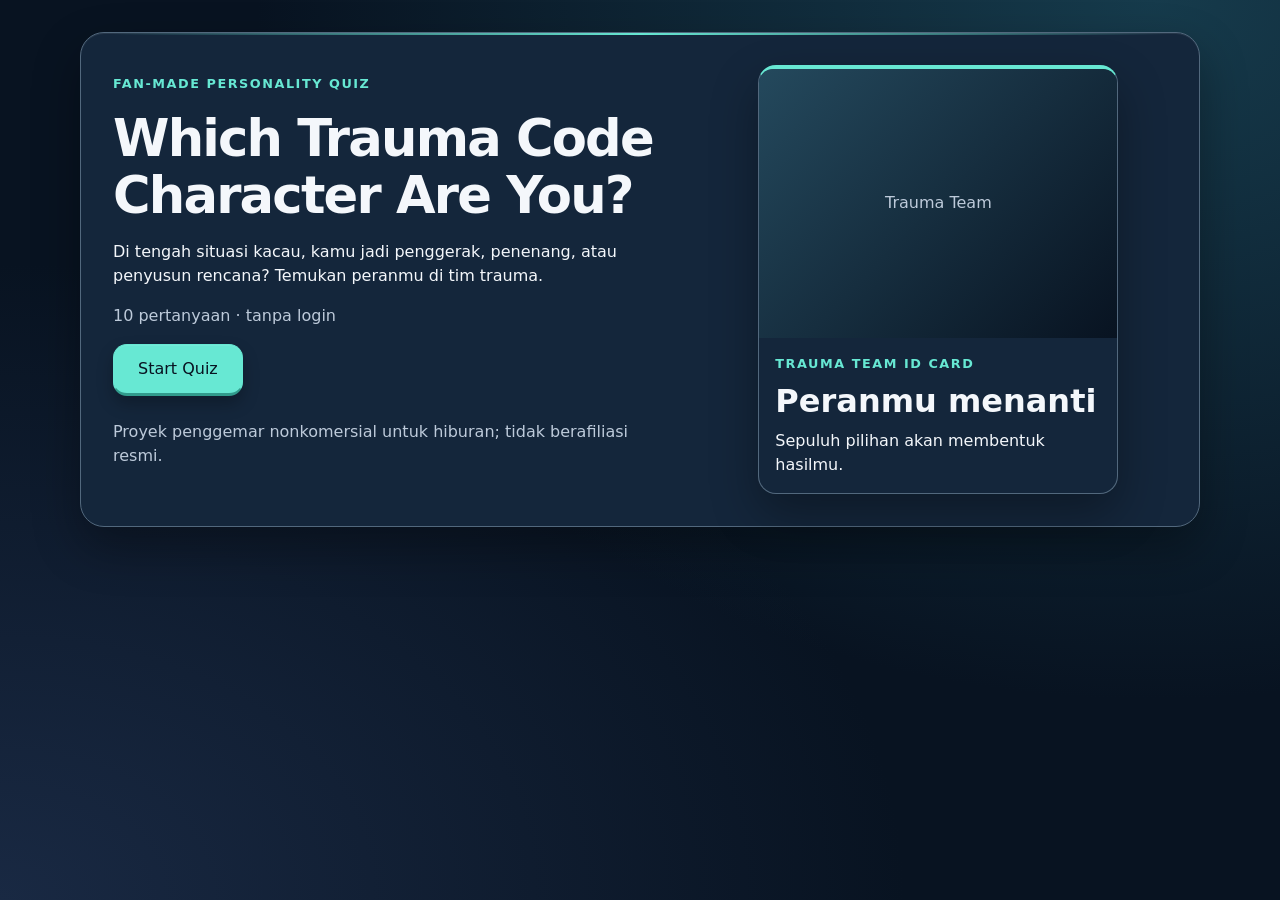
==== index.html @ 53d83aff "Complete T12 Task" ====
<!doctype html>
<html lang="id">
<head>
  <meta charset="utf-8">
  <meta name="viewport" content="width=device-width, initial-scale=1">
  <meta name="description" content="Proyek kuis kepribadian fan-made The Trauma Code untuk hiburan dan belajar pengembangan web.">
  <title>Which Trauma Code Character Are You?</title>
  <link rel="icon" href="data:,">
  <link rel="stylesheet" href="css/style.css">
  <script src="js/data.js" defer></script>
  <script src="js/quiz.js" defer></script>
  <script src="js/ui.js" defer></script>
  <script src="js/script.js" defer></script>
</head>
<body>
  <main id="app" class="site-shell">
    <section id="landing-screen" class="panel split-layout" aria-labelledby="project-title">
      <div>
        <p class="eyebrow">FAN-MADE PERSONALITY QUIZ</p>
        <h1 id="project-title">Which Trauma Code Character Are You?</h1>
        <p>Di tengah situasi kacau, kamu jadi penggerak, penenang, atau penyusun rencana? Temukan peranmu di tim trauma.</p>
        <p class="muted">10 pertanyaan · tanpa login</p>
        <button id="start-quiz" type="button" class="button button--primary" hidden><span class="control-surface">Start Quiz</span></button>
        <p class="muted" style="margin-top:24px">Proyek penggemar nonkomersial untuk hiburan; tidak berafiliasi resmi.</p>
      </div>
      <div class="id-card-wrapper" aria-hidden="true">
        <div class="id-card">
          <div class="id-card-media">Trauma Team</div>
          <div class="id-card-body"><p class="eyebrow">TRAUMA TEAM ID CARD</p><h2>Peranmu menanti</h2><p>Sepuluh pilihan akan membentuk hasilmu.</p></div>
        </div>
      </div>
    </section>
    <section id="quiz-screen" class="panel quiz-layout" aria-labelledby="question-title" hidden>
      <p class="eyebrow">TRAUMA TEAM / KUIS</p>
      <p id="progress-text">Pertanyaan 1/10</p>
      <progress id="question-progress" max="10" value="1" aria-label="Progres pertanyaan"></progress>
      <p id="question-context" class="eyebrow"></p>
      <h2 id="question-title" tabindex="-1"></h2>
      <p class="muted">Pilih jawaban untuk lanjut otomatis. Gunakan Back untuk mengubah jawaban.</p>
      <div id="answer-options" class="answers-grid" role="group" aria-labelledby="question-title"></div>
      <button id="back-button" type="button" class="button" hidden><span class="control-surface">Back</span></button>
    </section>
    <section id="result-screen" class="panel" aria-labelledby="result-title" hidden>
      <p class="eyebrow">TRAUMA TEAM / HASIL</p>
      <h2 id="result-title" tabindex="-1">Ini peranmu di tim trauma</h2>
      <div class="result-layout">
        <div class="id-card-wrapper">
          <article id="result-card" class="id-card">
            <div class="id-card-media result-media">
              <img id="result-photo" alt="" width="360" height="270" hidden>
              <span id="result-initials" class="result-initials" aria-hidden="true"></span>
            </div>
            <div class="id-card-body">
              <p class="eyebrow">TEAM / TRAUMA TEAM ID CARD</p>
              <h3 id="result-name"></h3>
              <p id="result-character-title" class="muted"></p>
              <p id="result-summary"></p>
              <p class="muted">Kartu hiburan</p>
            </div>
          </article>
        </div>
        <div>
          <p id="result-description"></p>
          <h3>Kekuatanmu</h3>
          <ul id="result-strengths"></ul>
          <h3>Kenapa kamu cocok?</h3>
          <ul id="result-reasons"></ul>
          <p id="result-message"></p>
          <p id="result-motif" class="muted"></p>
          <button id="restart-quiz" type="button" class="button button--primary"><span class="control-surface">Ulangi kuis</span></button>
        </div>
      </div>
      <p class="muted result-note">Proyek fan-made nonkomersial, tidak berafiliasi resmi. Untuk hiburan, bukan penilaian psikologis ilmiah atau diagnosis.</p>
    </section>
    <noscript>
      <p>Kuis memerlukan JavaScript. Aktifkan JavaScript di browser untuk menggunakan kuis.</p>
    </noscript>
  </main>
</body>
</html>
---- css/style.css ----
:root {
  --page-color: #081321;
  --surface-color: #14263b;
  --raised-color: #1c3650;
  --text-color: #f4f7fb;
  --muted-color: #bdcada;
  --accent-color: #67e8d3;
  --ink-color: #081321;
  --focus-color: #f4f7fb;
  --border-color: #52687d;
  --space-1: 4px;
  --space-2: 8px;
  --space-3: 12px;
  --space-4: 16px;
  --space-5: 24px;
  --space-6: 32px;
  --space-7: 48px;
  --panel-radius: 24px;
  --card-radius: 18px;
  --button-radius: 14px;
  --panel-shadow: 0 20px 48px #00000055, inset 0 1px 0 #ffffff14;
  --card-shadow: 0 8px 16px #00000040, inset 0 1px 0 #ffffff14;
  font-family: system-ui, 'Segoe UI', sans-serif;
  color: var(--text-color);
  background-color: var(--page-color);
  font-size: 16px;
  line-height: 1.5;
}

* {
  box-sizing: border-box;
}

body {
  margin: 0;
  min-height: 100vh;
  min-height: 100dvh;
  background:
    radial-gradient(ellipse at 90% 0%, #163b4c 0, transparent 55%),
    radial-gradient(ellipse at 0% 100%, #192943 0, transparent 50%),
    var(--page-color);
}

.site-shell {
  width: 100%;
  max-width: calc(1120px + 64px);
  margin-inline: auto;
  padding: var(--space-6);
}

[hidden] {
  display: none;
}

h1, h2, h3, p {
  margin-block: 0 var(--space-4);
  overflow-wrap: anywhere;
}

h1 {
  font-size: clamp(1.75rem, 4vw, 3.5rem);
  line-height: 1.12;
  letter-spacing: -0.035em;
}

h2 {
  font-size: clamp(1.4rem, 3vw, 2rem);
  line-height: 1.25;
}

button, a {
  -webkit-tap-highlight-color: transparent;
}

button {
  font: inherit;
}

a {
  color: var(--accent-color);
  text-underline-offset: 4px;
}

:focus-visible {
  outline: 3px solid var(--focus-color);
  outline-offset: 4px;
}

.panel {
  position: relative;
  min-width: 0;
  padding: var(--space-6);
  border: 1px solid var(--border-color);
  border-radius: var(--panel-radius);
  background: var(--surface-color);
  box-shadow: var(--panel-shadow);
}

.panel::before {
  content: '';
  position: absolute;
  inset: 0 var(--space-6) auto;
  height: 2px;
  background: linear-gradient(90deg, transparent, var(--accent-color), transparent);
  pointer-events: none;
}

.split-layout, .result-layout {
  display: grid;
  grid-template-columns: minmax(0, 1.2fr) minmax(0, 1fr);
  align-items: center;
  gap: var(--space-7);
}

.result-layout {
  grid-template-columns: minmax(0, 1fr) minmax(0, 1.2fr);
}

.split-layout > *, .result-layout > * {
  min-width: 0;
}

.quiz-layout {
  width: 100%;
  max-width: 760px;
  margin-inline: auto;
}

.eyebrow {
  color: var(--accent-color);
  font-size: 0.8rem;
  font-weight: 700;
  letter-spacing: 0.12em;
}

.muted, .supporting-copy {
  color: var(--muted-color);
}

.stack > * + * {
  margin-top: var(--space-5);
}

.button, .answer-card {
  position: relative;
  display: inline-flex;
  align-items: center;
  justify-content: center;
  min-width: 44px;
  min-height: 44px;
  padding: var(--space-3) var(--space-5);
  border: 1px solid var(--border-color);
  border-bottom-width: 3px;
  border-radius: var(--button-radius);
  background: var(--raised-color);
  color: var(--text-color);
  box-shadow: var(--card-shadow);
  text-align: center;
  cursor: pointer;
  overflow-wrap: anywhere;
}

.button--primary {
  color: var(--ink-color);
  background: var(--accent-color);
  border-color: var(--accent-color);
  border-bottom-color: #319b8c;
}

.control-surface {
  display: block;
  min-width: 0;
}

.button:active:not(:disabled) .control-surface,
.answer-card:active:not(:disabled) .control-surface,
.is-pressed .control-surface {
  transform: translateY(2px);
}

.button:active:not(:disabled), .answer-card:active:not(:disabled), .is-pressed {
  box-shadow: inset 0 2px 4px #00000044;
}

.button:disabled, .answer-card:disabled {
  border-style: dashed;
  border-width: 1px;
  color: var(--muted-color);
  background: var(--surface-color);
  box-shadow: none;
  cursor: not-allowed;
}

.answers-grid {
  display: grid;
  grid-template-columns: repeat(2, minmax(0, 1fr));
  gap: var(--space-3);
  margin-block: var(--space-5);
}

.answer-card {
  display: flex;
  width: 100%;
  min-height: 144px;
  min-width: 0;
  padding: var(--space-4);
  border-radius: var(--card-radius);
  text-align: left;
  justify-content: flex-start;
  align-items: flex-start;
}

.choice-key {
  display: block;
  margin-bottom: var(--space-3);
  font-weight: 800;
  color: var(--accent-color);
}

.choice-state {
  display: none;
  margin-top: var(--space-3);
  font-weight: 700;
  color: var(--accent-color);
}

.answer-card[aria-pressed='true'] {
  border-color: var(--accent-color);
  box-shadow: 0 0 0 1px var(--accent-color), var(--card-shadow);
}

.answer-card[aria-pressed='true'] .choice-state {
  display: block;
}

.id-card-wrapper {
  width: 100%;
  max-width: 360px;
  margin-inline: auto;
  perspective: 900px;
}

.id-card {
  min-width: 0;
  border: 1px solid var(--border-color);
  border-top: 4px solid var(--accent-color);
  border-radius: var(--card-radius);
  background: var(--surface-color);
  box-shadow: var(--panel-shadow);
}

.id-card-media {
  display: grid;
  place-items: center;
  aspect-ratio: 4 / 3;
  border-radius: 14px 14px 0 0;
  background: linear-gradient(135deg, #24495d, var(--page-color));
  color: var(--muted-color);
}

.id-card-body {
  padding: var(--space-4);
}

.id-card-body > * {
  margin-bottom: var(--space-2);
}

.id-card-body > :last-child {
  margin-bottom: 0;
}

[data-theme='B'] { --accent-color: #ffc078; }
[data-theme='Y'] { --accent-color: #91c9ff; }
[data-theme='C'] { --accent-color: #ffb3c6; }
[data-theme='P'] { --accent-color: #7be0cc; }
[data-theme='H'] { --accent-color: #c9b8ff; }

@media (hover: hover) and (pointer: fine) {
  .button:hover:not(:disabled), .answer-card:hover:not(:disabled) {
    border-color: var(--accent-color);
    box-shadow: 0 12px 24px #00000055, inset 0 1px 0 #ffffff33;
  }
}

@media (max-width: 767px) {
  .site-shell {
    padding: var(--space-5) var(--space-4);
  }

  .panel {
    padding: var(--space-5) var(--space-4);
  }

  .split-layout, .result-layout {
    grid-template-columns: minmax(0, 1fr);
    gap: var(--space-5);
  }

  .answer-card {
    padding: var(--space-3);
    min-height: 120px;
  }
}

@media (prefers-reduced-motion: reduce) {
  .button:active:not(:disabled) .control-surface,
  .answer-card:active:not(:disabled) .control-surface,
  .is-pressed .control-surface {
    transform: none;
  }
}

#question-progress {
  display: block;
  width: 100%;
  height: 12px;
  margin-bottom: var(--space-5);
  accent-color: var(--accent-color);
}

#answer-options .choice-state[hidden] { display: none; }

.result-media {
  position: relative;
  overflow: hidden;
  background: linear-gradient(145deg, var(--raised-color), var(--page-color));
}

.result-media::before {
  content: '';
  position: absolute;
  inset: 12%;
  border: 1px solid var(--accent-color);
  border-radius: 50%;
  opacity: 0.42;
  pointer-events: none;
}

.result-media img {
  position: absolute;
  inset: 0;
  width: 100%;
  height: 100%;
  object-fit: cover;
}

.result-media img[hidden] { display: none; }

.result-initials {
  color: var(--accent-color);
  font-size: clamp(3rem, 12vw, 5rem);
  font-weight: 800;
  letter-spacing: 0.04em;
}

#result-screen [data-theme='B'] .result-media { background: linear-gradient(140deg, #473622, #081321); }
#result-screen [data-theme='Y'] .result-media { background: linear-gradient(140deg, #243d58, #081321); }
#result-screen [data-theme='C'] .result-media { background: linear-gradient(140deg, #513543, #081321); }
#result-screen [data-theme='P'] .result-media { background: linear-gradient(140deg, #254b46, #081321); }
#result-screen [data-theme='H'] .result-media { background: linear-gradient(140deg, #40395d, #081321); }

#result-screen li { margin-bottom: var(--space-2); }

.result-note { margin-top: var(--space-5); }
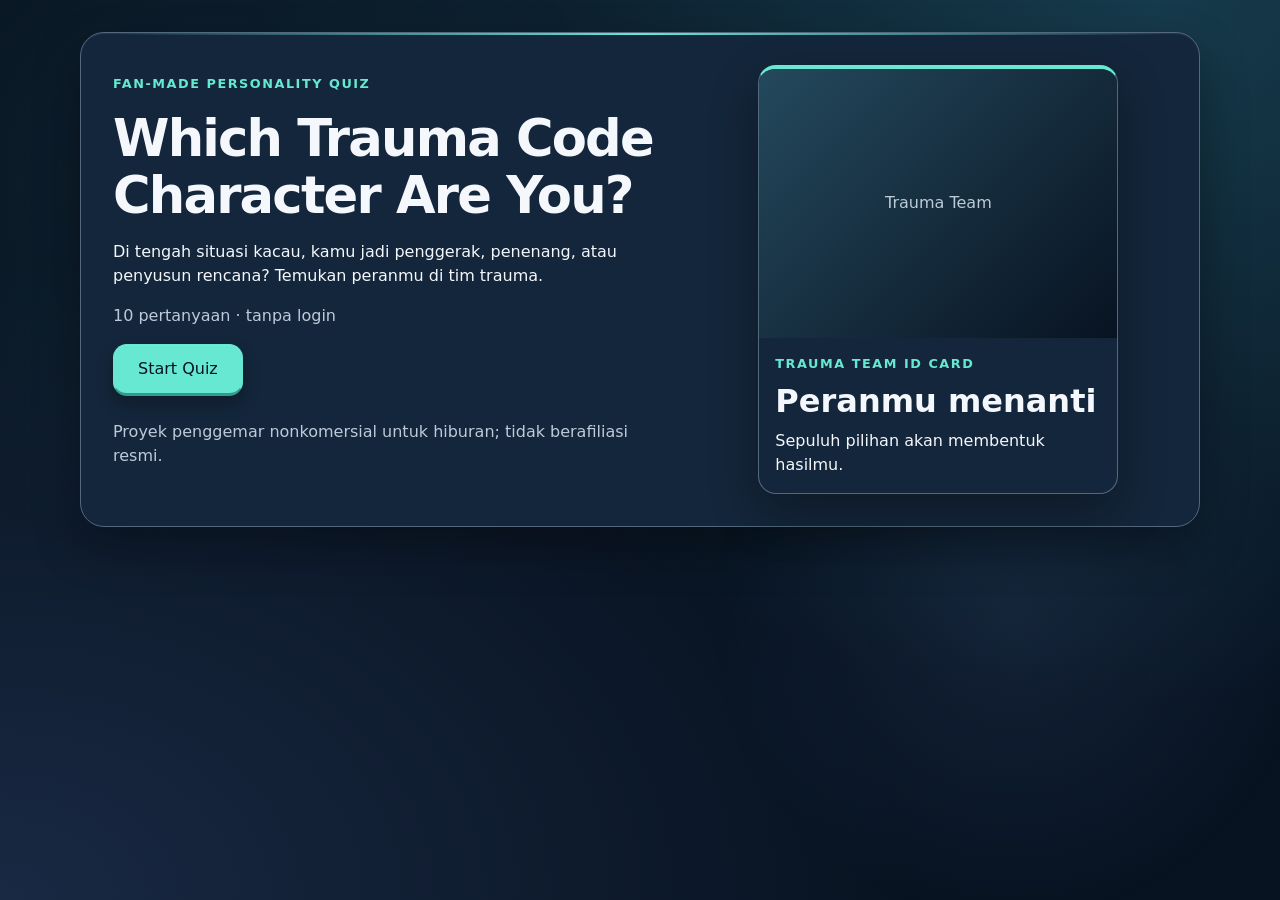
==== commit 2e30fe61: "complete T14 Task" ====
--- a/index.html
+++ b/index.html
@@ -13,6 +13,8 @@
   <script src="js/script.js" defer></script>
 </head>
 <body>
+  <div id="ambient-far" class="ambient ambient-far" aria-hidden="true"></div>
+  <div id="ambient-near" class="ambient ambient-near" aria-hidden="true"></div>
   <main id="app" class="site-shell">
     <section id="landing-screen" class="panel split-layout" aria-labelledby="project-title">
       <div>
@@ -23,7 +25,7 @@
         <button id="start-quiz" type="button" class="button button--primary" hidden><span class="control-surface">Start Quiz</span></button>
         <p class="muted" style="margin-top:24px">Proyek penggemar nonkomersial untuk hiburan; tidak berafiliasi resmi.</p>
       </div>
-      <div class="id-card-wrapper" aria-hidden="true">
+      <div id="landing-card-wrapper" class="id-card-wrapper" aria-hidden="true">
         <div class="id-card">
           <div class="id-card-media">Trauma Team</div>
           <div class="id-card-body"><p class="eyebrow">TRAUMA TEAM ID CARD</p><h2>Peranmu menanti</h2><p>Sepuluh pilihan akan membentuk hasilmu.</p></div>
@@ -42,9 +44,9 @@
     </section>
     <section id="result-screen" class="panel" aria-labelledby="result-title" hidden>
       <p class="eyebrow">TRAUMA TEAM / HASIL</p>
-      <h2 id="result-title" tabindex="-1">Ini peranmu di tim trauma</h2>
+      <h2 id="result-title" tabindex="-1">Ini peranmu di tim trauma<span id="result-announced-name" class="sr-only"></span></h2>
       <div class="result-layout">
-        <div class="id-card-wrapper">
+        <div id="result-card-wrapper" class="id-card-wrapper">
           <article id="result-card" class="id-card">
             <div class="id-card-media result-media">
               <img id="result-photo" alt="" width="360" height="270" hidden>
--- a/css/style.css
+++ b/css/style.css
@@ -363,3 +363,74 @@
 #result-screen li { margin-bottom: var(--space-2); }
 
 .result-note { margin-top: var(--space-5); }
+
+/* Gerakan dekoratif hanya menyentuh permukaan kartu dan lapisan latar. */
+.ambient {
+  position: fixed;
+  inset: -24px;
+  z-index: 0;
+  pointer-events: none;
+  transform: translate3d(var(--ambient-x, 0px), var(--ambient-y, 0px), 0);
+  transition: transform 120ms ease-out;
+}
+.ambient-far {
+  background: radial-gradient(circle at 18% 22%, #55b9ba19, transparent 30%);
+}
+.ambient-near {
+  background: radial-gradient(circle at 78% 68%, #80a6ff18, transparent 25%);
+}
+.site-shell { position: relative; z-index: 1; }
+.id-card-wrapper > .id-card {
+  transform: rotateX(var(--card-rotate-x, 0deg)) rotateY(var(--card-rotate-y, 0deg));
+  transition: transform 120ms ease-out, box-shadow 160ms ease-out;
+  overflow: hidden;
+}
+.id-card-wrapper > .id-card::after {
+  content: '';
+  position: absolute;
+  inset: 0;
+  background: radial-gradient(circle at var(--glow-x, 50%) var(--glow-y, 50%), #ffffff24, transparent 48%);
+  opacity: var(--glow-opacity, 0);
+  pointer-events: none;
+}
+.id-card-wrapper > .id-card { position: relative; }
+@media (any-hover: hover) and (any-pointer: fine) {
+  .id-card-wrapper:hover > .id-card { box-shadow: 0 24px 52px #00000066, inset 0 1px 0 #ffffff24; }
+}
+#quiz-screen.is-leaving > :not(.eyebrow:first-child) {
+  opacity: 0;
+  transform: translateY(8px);
+  transition: opacity 110ms ease-out, transform 110ms ease-out;
+}
+#question-progress { transition: width 180ms ease-out; }
+#result-screen.is-revealing .id-card-wrapper {
+  animation: card-reveal 360ms ease-out both;
+}
+@keyframes card-reveal {
+  from { opacity: 0; transform: translateY(12px); }
+  to { opacity: 1; transform: translateY(0); }
+}
+@media (prefers-reduced-motion: reduce) {
+  .ambient, .id-card-wrapper > .id-card, #question-progress,
+  #result-screen.is-revealing .id-card-wrapper { transition: none; animation: none; }
+  #quiz-screen.is-leaving > :not(.eyebrow:first-child) { opacity: 1; transform: none; transition: none; }
+}
+
+.sr-only {
+  position: absolute;
+  width: 1px;
+  height: 1px;
+  padding: 0;
+  margin: -1px;
+  overflow: hidden;
+  clip: rect(0, 0, 0, 0);
+  white-space: nowrap;
+  border: 0;
+}
+
+@media (max-width: 240px) {
+  .answers-grid { grid-template-columns: minmax(0, 1fr); }
+  #result-screen ul { padding-inline-start: var(--space-4); }
+  #result-screen li { overflow-wrap: anywhere; }
+  #result-screen .button { width: 100%; padding-inline: var(--space-2); }
+}
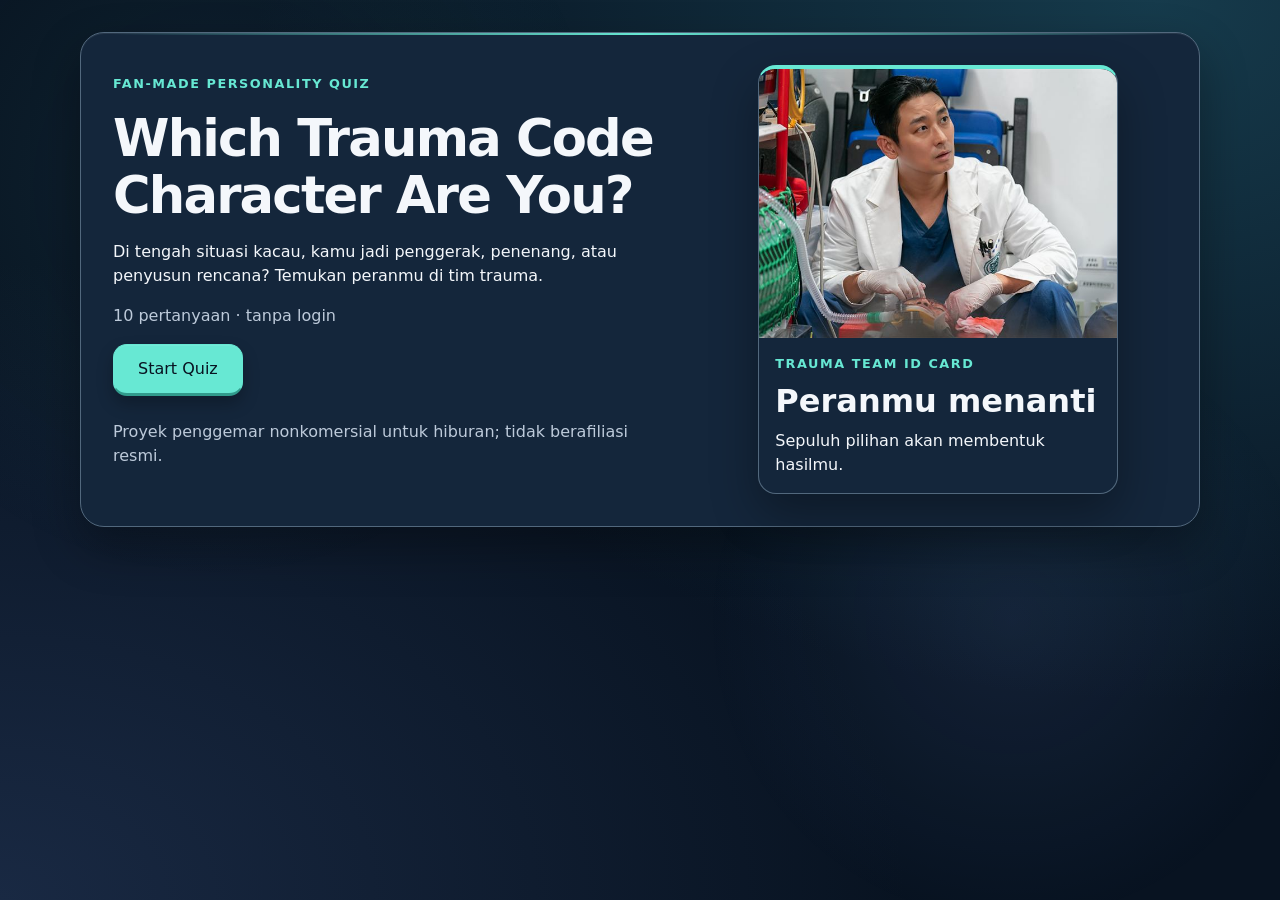
==== commit 9b85953b: "update after T14" ====
--- a/index.html
+++ b/index.html
@@ -27,7 +27,7 @@
       </div>
       <div id="landing-card-wrapper" class="id-card-wrapper" aria-hidden="true">
         <div class="id-card">
-          <div class="id-card-media">Trauma Team</div>
+          <div class="id-card-media"><img class="landing-photo" src="assets/images/baek-kang-hyuk.jpg" alt="" width="720" height="480"></div>
           <div class="id-card-body"><p class="eyebrow">TRAUMA TEAM ID CARD</p><h2>Peranmu menanti</h2><p>Sepuluh pilihan akan membentuk hasilmu.</p></div>
         </div>
       </div>
@@ -35,7 +35,7 @@
     <section id="quiz-screen" class="panel quiz-layout" aria-labelledby="question-title" hidden>
       <p class="eyebrow">TRAUMA TEAM / KUIS</p>
       <p id="progress-text">Pertanyaan 1/10</p>
-      <progress id="question-progress" max="10" value="1" aria-label="Progres pertanyaan"></progress>
+      <progress id="question-progress" max="10" value="1" aria-valuemin="1" aria-label="Progres pertanyaan"></progress>
       <p id="question-context" class="eyebrow"></p>
       <h2 id="question-title" tabindex="-1"></h2>
       <p class="muted">Pilih jawaban untuk lanjut otomatis. Gunakan Back untuk mengubah jawaban.</p>
@@ -68,7 +68,7 @@
           <h3>Kenapa kamu cocok?</h3>
           <ul id="result-reasons"></ul>
           <p id="result-message"></p>
-          <p id="result-motif" class="muted"></p>
+          <p id="result-motif" hidden aria-hidden="true"></p>
           <button id="restart-quiz" type="button" class="button button--primary"><span class="control-surface">Ulangi kuis</span></button>
         </div>
       </div>
--- a/css/style.css
+++ b/css/style.css
@@ -434,3 +434,23 @@
   #result-screen li { overflow-wrap: anywhere; }
   #result-screen .button { width: 100%; padding-inline: var(--space-2); }
 }
+
+.landing-photo { width: 100%; height: 100%; object-fit: cover; }
+#question-progress::-webkit-progress-value { transition: width 180ms ease-out; }
+#question-progress::-moz-progress-bar { transition: width 180ms ease-out; }
+[data-input-mode='keyboard'] .ambient,
+[data-input-mode='touch'] .ambient,
+[data-input-mode='keyboard'] .id-card-wrapper > .id-card,
+[data-input-mode='touch'] .id-card-wrapper > .id-card { transition: none; }
+@media (prefers-reduced-motion: reduce) {
+  #question-progress::-webkit-progress-value { transition: none; }
+  #question-progress::-moz-progress-bar { transition: none; }
+}
+
+/* Layar dan kontrol nonaktif harus tetap tersembunyi setelah aturan layout. */
+#app [hidden] { display: none; }
+@media (max-width: 767px) {
+  .id-card-body { padding: var(--space-3); }
+  .id-card-body > * { margin-bottom: 6px; }
+  .id-card-body > :last-child { margin-bottom: 0; }
+}
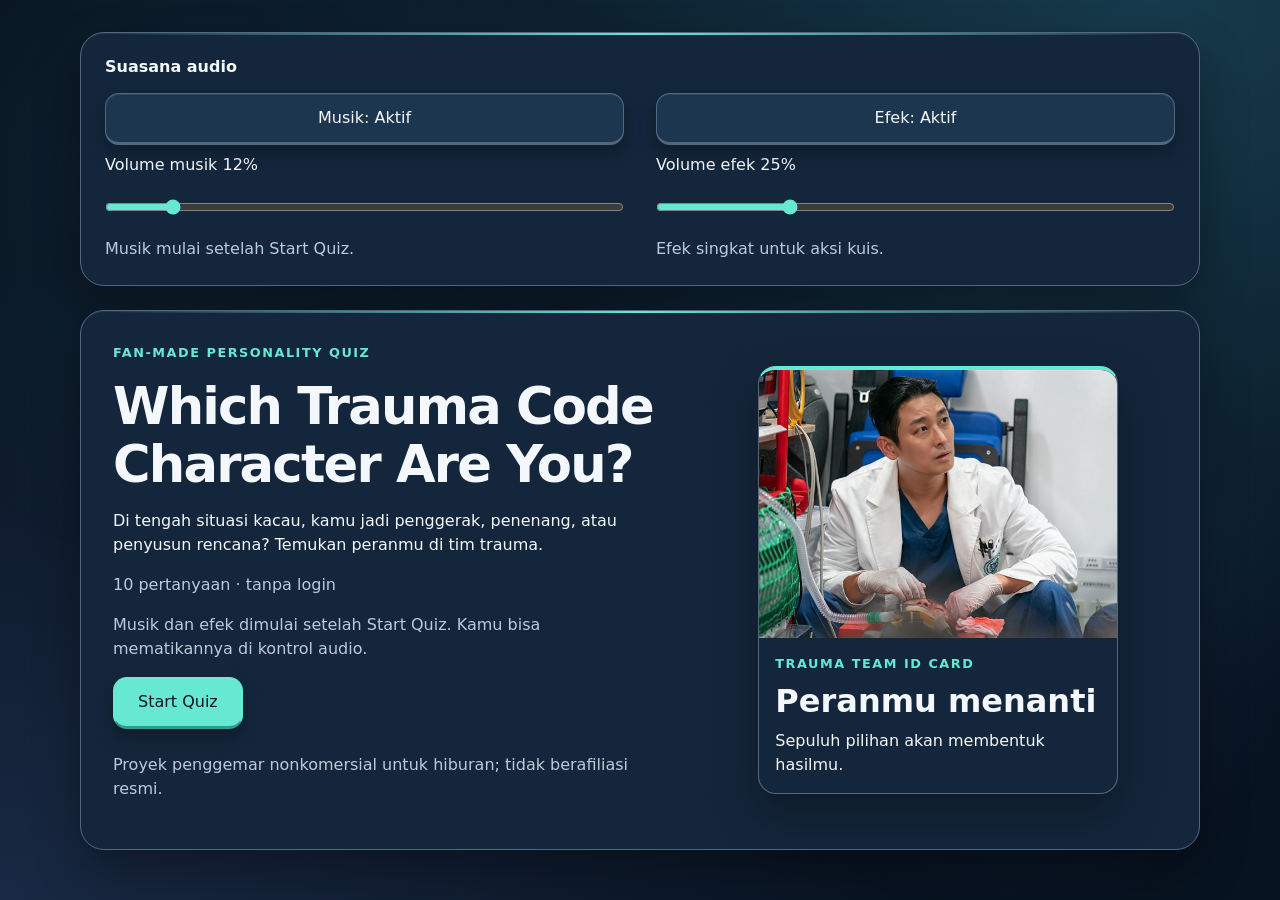
==== commit dcac7476: "new update" ====
--- a/index.html
+++ b/index.html
@@ -10,19 +10,36 @@
   <script src="js/data.js" defer></script>
   <script src="js/quiz.js" defer></script>
   <script src="js/ui.js" defer></script>
+  <script src="js/audio.js" defer></script>
   <script src="js/script.js" defer></script>
 </head>
 <body>
   <div id="ambient-far" class="ambient ambient-far" aria-hidden="true"></div>
   <div id="ambient-near" class="ambient ambient-near" aria-hidden="true"></div>
   <main id="app" class="site-shell">
+    <div id="audio-controls" class="audio-controls panel" role="group" aria-labelledby="audio-title" hidden>
+      <h2 id="audio-title">Suasana audio</h2>
+      <div class="audio-channel">
+        <button id="music-toggle" type="button" class="button" aria-pressed="true" aria-describedby="music-status">Musik: Aktif</button>
+        <label for="music-volume">Volume musik <output id="music-volume-value" for="music-volume">12%</output></label>
+        <input id="music-volume" type="range" min="0" max="100" step="1" value="12">
+        <p id="music-status" class="muted">Musik mulai setelah Start Quiz.</p>
+      </div>
+      <div class="audio-channel">
+        <button id="effects-toggle" type="button" class="button" aria-pressed="true" aria-describedby="effects-status">Efek: Aktif</button>
+        <label for="effects-volume">Volume efek <output id="effects-volume-value" for="effects-volume">25%</output></label>
+        <input id="effects-volume" type="range" min="0" max="100" step="1" value="25">
+        <p id="effects-status" class="muted">Efek singkat untuk aksi kuis.</p>
+      </div>
+    </div>
     <section id="landing-screen" class="panel split-layout" aria-labelledby="project-title">
       <div>
         <p class="eyebrow">FAN-MADE PERSONALITY QUIZ</p>
         <h1 id="project-title">Which Trauma Code Character Are You?</h1>
         <p>Di tengah situasi kacau, kamu jadi penggerak, penenang, atau penyusun rencana? Temukan peranmu di tim trauma.</p>
         <p class="muted">10 pertanyaan · tanpa login</p>
-        <button id="start-quiz" type="button" class="button button--primary" hidden><span class="control-surface">Start Quiz</span></button>
+        <p id="audio-start-hint" class="muted">Musik dan efek dimulai setelah Start Quiz. Kamu bisa mematikannya di kontrol audio.</p>
+        <button id="start-quiz" type="button" class="button button--primary" aria-describedby="audio-start-hint" hidden><span class="control-surface">Start Quiz</span></button>
         <p class="muted" style="margin-top:24px">Proyek penggemar nonkomersial untuk hiburan; tidak berafiliasi resmi.</p>
       </div>
       <div id="landing-card-wrapper" class="id-card-wrapper" aria-hidden="true">
--- a/css/style.css
+++ b/css/style.css
@@ -126,6 +126,46 @@
   margin-inline: auto;
 }
 
+.audio-controls {
+  display: grid;
+  grid-template-columns: repeat(2, minmax(0, 1fr));
+  gap: var(--space-4) var(--space-6);
+  margin-bottom: var(--space-5);
+  padding: var(--space-5);
+}
+
+.audio-controls h2 {
+  grid-column: 1 / -1;
+  margin: 0;
+  font-size: 1rem;
+}
+
+.audio-channel {
+  display: grid;
+  gap: var(--space-2);
+  min-width: 0;
+}
+
+.audio-channel label, .audio-channel p {
+  margin: 0;
+}
+
+.audio-channel output {
+  white-space: nowrap;
+}
+
+.audio-channel input {
+  width: 100%;
+  min-width: 0;
+  min-height: 44px;
+  margin: 0;
+  accent-color: var(--accent-color);
+}
+
+@media (max-width: 767px) {
+  .audio-controls { grid-template-columns: minmax(0, 1fr); padding: var(--space-4); }
+}
+
 .eyebrow {
   color: var(--accent-color);
   font-size: 0.8rem;
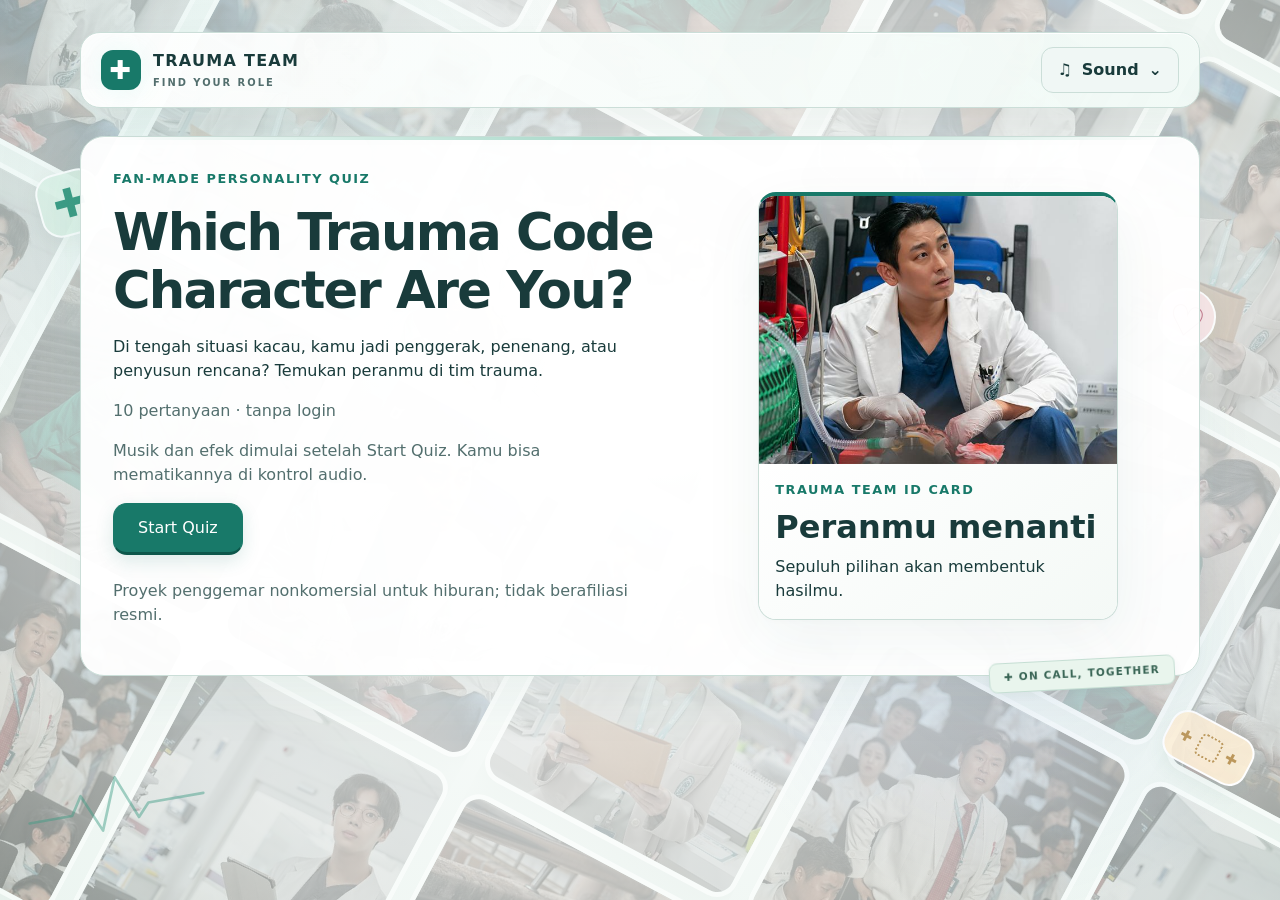
==== commit 7d38914d: "add design" ====
--- a/index.html
+++ b/index.html
@@ -14,9 +14,20 @@
   <script src="js/script.js" defer></script>
 </head>
 <body>
+  <div class="character-wall" aria-hidden="true"><div id="character-wall-grid" class="character-wall-grid"></div></div>
+  <div class="medical-stickers" aria-hidden="true">
+    <span class="medical-sticker sticker-cross">✚</span>
+    <span class="medical-sticker sticker-bandage">✚<i></i>✚</span>
+    <svg class="sticker-pulse" viewBox="0 0 200 70" fill="none"><path d="M2 38h48l13-20 18 42 23-56 19 48 13-14h62" stroke="currentColor" stroke-width="3" stroke-linecap="round" stroke-linejoin="round"/></svg>
+    <span class="medical-sticker sticker-heart">♡</span>
+  </div>
   <div id="ambient-far" class="ambient ambient-far" aria-hidden="true"></div>
   <div id="ambient-near" class="ambient ambient-near" aria-hidden="true"></div>
   <main id="app" class="site-shell">
+    <header class="site-header">
+      <a class="brand" href="./" aria-label="Trauma Team, halaman awal"><span class="brand-mark" aria-hidden="true">✚</span><span>TRAUMA TEAM<small>FIND YOUR ROLE</small></span></a>
+      <details id="sound-menu" class="sound-menu">
+        <summary><span aria-hidden="true">♫</span> Sound <span class="sound-chevron" aria-hidden="true">⌄</span></summary>
     <div id="audio-controls" class="audio-controls panel" role="group" aria-labelledby="audio-title" hidden>
       <h2 id="audio-title">Suasana audio</h2>
       <div class="audio-channel">
@@ -27,11 +38,13 @@
       </div>
       <div class="audio-channel">
         <button id="effects-toggle" type="button" class="button" aria-pressed="true" aria-describedby="effects-status">Efek: Aktif</button>
-        <label for="effects-volume">Volume efek <output id="effects-volume-value" for="effects-volume">25%</output></label>
-        <input id="effects-volume" type="range" min="0" max="100" step="1" value="25">
+        <label for="effects-volume">Volume efek <output id="effects-volume-value" for="effects-volume">45%</output></label>
+        <input id="effects-volume" type="range" min="0" max="100" step="1" value="45">
         <p id="effects-status" class="muted">Efek singkat untuk aksi kuis.</p>
       </div>
     </div>
+      </details>
+    </header>
     <section id="landing-screen" class="panel split-layout" aria-labelledby="project-title">
       <div>
         <p class="eyebrow">FAN-MADE PERSONALITY QUIZ</p>
--- a/css/style.css
+++ b/css/style.css
@@ -1,13 +1,13 @@
 :root {
-  --page-color: #081321;
-  --surface-color: #14263b;
-  --raised-color: #1c3650;
-  --text-color: #f4f7fb;
-  --muted-color: #bdcada;
-  --accent-color: #67e8d3;
-  --ink-color: #081321;
-  --focus-color: #f4f7fb;
-  --border-color: #52687d;
+  --page-color: #f5faf9;
+  --surface-color: #ffffff;
+  --raised-color: #f0f7f5;
+  --text-color: #193b3b;
+  --muted-color: #536f6e;
+  --accent-color: #187969;
+  --ink-color: #ffffff;
+  --focus-color: #16665b;
+  --border-color: #cbded8;
   --space-1: 4px;
   --space-2: 8px;
   --space-3: 12px;
@@ -18,8 +18,8 @@
   --panel-radius: 24px;
   --card-radius: 18px;
   --button-radius: 14px;
-  --panel-shadow: 0 20px 48px #00000055, inset 0 1px 0 #ffffff14;
-  --card-shadow: 0 8px 16px #00000040, inset 0 1px 0 #ffffff14;
+  --panel-shadow: 0 20px 60px #21594d10, 0 2px 8px #21594d06, inset 0 1px 0 #ffffff;
+  --card-shadow: 0 6px 18px #21594d0d, inset 0 1px 0 #ffffff;
   font-family: system-ui, 'Segoe UI', sans-serif;
   color: var(--text-color);
   background-color: var(--page-color);
@@ -36,8 +36,8 @@
   min-height: 100vh;
   min-height: 100dvh;
   background:
-    radial-gradient(ellipse at 90% 0%, #163b4c 0, transparent 55%),
-    radial-gradient(ellipse at 0% 100%, #192943 0, transparent 50%),
+    radial-gradient(ellipse at 90% 0%, #dcf3ec 0, transparent 55%),
+    radial-gradient(ellipse at 0% 100%, #e9f1ff 0, transparent 50%),
     var(--page-color);
 }
 
@@ -310,16 +310,16 @@
   margin-bottom: 0;
 }
 
-[data-theme='B'] { --accent-color: #ffc078; }
-[data-theme='Y'] { --accent-color: #91c9ff; }
-[data-theme='C'] { --accent-color: #ffb3c6; }
-[data-theme='P'] { --accent-color: #7be0cc; }
-[data-theme='H'] { --accent-color: #c9b8ff; }
+[data-theme='B'] { --accent-color: #98601b; }
+[data-theme='Y'] { --accent-color: #246bb0; }
+[data-theme='C'] { --accent-color: #b04770; }
+[data-theme='P'] { --accent-color: #187969; }
+[data-theme='H'] { --accent-color: #7853a8; }
 
 @media (hover: hover) and (pointer: fine) {
   .button:hover:not(:disabled), .answer-card:hover:not(:disabled) {
     border-color: var(--accent-color);
-    box-shadow: 0 12px 24px #00000055, inset 0 1px 0 #ffffff33;
+    box-shadow: 0 10px 26px #21594d18, inset 0 1px 0 #ffffff;
   }
 }
 
@@ -394,11 +394,11 @@
   letter-spacing: 0.04em;
 }
 
-#result-screen [data-theme='B'] .result-media { background: linear-gradient(140deg, #473622, #081321); }
-#result-screen [data-theme='Y'] .result-media { background: linear-gradient(140deg, #243d58, #081321); }
-#result-screen [data-theme='C'] .result-media { background: linear-gradient(140deg, #513543, #081321); }
-#result-screen [data-theme='P'] .result-media { background: linear-gradient(140deg, #254b46, #081321); }
-#result-screen [data-theme='H'] .result-media { background: linear-gradient(140deg, #40395d, #081321); }
+#result-screen [data-theme='B'] .result-media { background: linear-gradient(140deg, #fff0db, #fffaf3); }
+#result-screen [data-theme='Y'] .result-media { background: linear-gradient(140deg, #e4f1ff, #f6faff); }
+#result-screen [data-theme='C'] .result-media { background: linear-gradient(140deg, #ffe8ef, #fff8fa); }
+#result-screen [data-theme='P'] .result-media { background: linear-gradient(140deg, #dcf4e9, #f3fbf7); }
+#result-screen [data-theme='H'] .result-media { background: linear-gradient(140deg, #eee6ff, #faf7ff); }
 
 #result-screen li { margin-bottom: var(--space-2); }
 
@@ -435,7 +435,7 @@
 }
 .id-card-wrapper > .id-card { position: relative; }
 @media (any-hover: hover) and (any-pointer: fine) {
-  .id-card-wrapper:hover > .id-card { box-shadow: 0 24px 52px #00000066, inset 0 1px 0 #ffffff24; }
+  .id-card-wrapper:hover > .id-card { box-shadow: 0 24px 52px #21594d20, inset 0 1px 0 #ffffff; }
 }
 #quiz-screen.is-leaving > :not(.eyebrow:first-child) {
   opacity: 0;
@@ -489,8 +489,118 @@
 
 /* Layar dan kontrol nonaktif harus tetap tersembunyi setelah aturan layout. */
 #app [hidden] { display: none; }
+
+.site-header {
+  position: relative;
+  z-index: 10;
+  display: flex;
+  align-items: center;
+  justify-content: space-between;
+  gap: 16px;
+  margin-bottom: 28px;
+  padding: 14px 20px;
+  border: 1px solid #cbded8;
+  border-radius: 20px;
+  background: linear-gradient(120deg, #ffffffed, #f1faf6f5);
+  box-shadow: 0 12px 36px #21594d0d, inset 0 1px #ffffff;
+}
+.brand { display: flex; align-items: center; gap: 12px; color: var(--text-color); text-decoration: none; font-weight: 800; letter-spacing: .08em; }
+.brand-mark { display: grid; place-items: center; width: 40px; height: 40px; border-radius: 12px; background: var(--accent-color); color: var(--ink-color); font-size: 26px; box-shadow: 0 0 24px #67e8d320; }
+.brand small { display: block; color: var(--muted-color); font-size: .62rem; letter-spacing: .2em; margin-top: 3px; }
+.sound-menu summary { display: flex; align-items: center; gap: 10px; min-height: 44px; padding: 10px 16px; cursor: pointer; list-style: none; border: 1px solid var(--border-color); border-radius: 12px; background: #f0f7f5; font-weight: 600; }
+.sound-menu summary::-webkit-details-marker { display: none; }
+.sound-menu[open] summary { border-color: var(--accent-color); color: var(--accent-color); }
+.sound-menu[open] .sound-chevron { transform: rotate(180deg); }
+.sound-menu .audio-controls { position: absolute; right: 0; top: calc(100% + 10px); width: min(620px, 100%); margin: 0; max-height: min(70dvh, 520px); overflow-y: auto; overscroll-behavior: contain; box-shadow: 0 24px 64px #21594d26; background: #ffffff; }
+.sound-menu .audio-controls h2 { font-size: 1.1rem; }
+.sound-menu .audio-channel p { font-size: .875rem; }
+#result-screen { background: radial-gradient(ellipse at 0 0, #ffffff09, transparent 60%), var(--surface-color); }
+#result-screen > .eyebrow { letter-spacing: .18em; }
+#result-title { font-size: clamp(1.7rem, 3.5vw, 2.5rem); margin-bottom: 28px; }
+.result-note { border-top: 1px solid #d9e7e2; padding-top: 20px; margin-top: 28px; font-size: .875rem; }
+@media (max-width: 480px) {
+  .site-header { padding: 12px; gap: 8px; margin-bottom: 20px; }
+  .brand { font-size: .78rem; gap: 8px; letter-spacing: .04em; }
+  .brand-mark { width: 32px; height: 36px; font-size: 22px; }
+  .brand small { font-size: .52rem; }
+  .sound-menu summary { padding: 10px; gap: 6px; font-size: .875rem; }
+}
 @media (max-width: 767px) {
   .id-card-body { padding: var(--space-3); }
   .id-card-body > * { margin-bottom: 6px; }
   .id-card-body > :last-child { margin-bottom: 0; }
 }
+
+/* White medical palette over a slowly moving, diagonal cast wallpaper. */
+body { isolation: isolate; }
+.character-wall {
+  position: fixed;
+  inset: 0;
+  z-index: 0;
+  overflow: hidden;
+  pointer-events: none;
+  background: #e8f1ed;
+}
+.character-wall::after {
+  content: '';
+  position: absolute;
+  inset: 0;
+  background: radial-gradient(ellipse at 50% 42%, #ffffffec 8%, #f7fbf9b8 65%, #eef8f390 100%);
+}
+.character-wall-grid {
+  --wall-tile-size: clamp(160px, 22vmax, 320px);
+  position: absolute;
+  left: 50%;
+  top: 50%;
+  display: flex;
+  gap: 16px;
+  height: 200vmax;
+  width: max-content;
+  transform: translate(-50%, -50%) rotate(28deg);
+}
+.wall-lane { width: var(--wall-tile-size); height: 100%; overflow: hidden; }
+.wall-track { animation: wallpaper-rise var(--wall-duration, 100s) linear infinite; animation-delay: var(--wall-delay, 0s); }
+.wall-group { display: grid; gap: 16px; padding-bottom: 16px; }
+.wall-tile {
+  height: calc(var(--wall-tile-size) * 1.12);
+  overflow: hidden;
+  border: 5px solid #fff;
+  border-radius: 22px;
+  background: #d5e6df;
+  box-shadow: 0 8px 24px #264f3e15;
+}
+.wall-tile img { display: block; width: 100%; height: 100%; object-fit: cover; object-position: 50% 35%; filter: brightness(.8) saturate(.7); }
+@keyframes wallpaper-rise { to { transform: translate3d(0, -50%, 0); } }
+.character-wall-grid.is-paused .wall-track { animation-play-state: paused; }
+.medical-stickers { position: fixed; inset: 0; z-index: 0; overflow: hidden; pointer-events: none; color: #3b9b83; }
+.medical-sticker { position: absolute; display: grid; place-items: center; border: 2px solid #fff; box-shadow: 0 6px 20px #346b4d10; }
+.sticker-cross { top: 19%; left: 3%; width: 64px; height: 64px; border-radius: 20px; background: #e2f5e9d9; font-size: 40px; transform: rotate(-15deg); }
+.sticker-bandage { right: 2%; bottom: 14%; display: flex; gap: 7px; padding: 12px; border-radius: 18px; background: #fff1d8e6; color: #bd985a; transform: rotate(28deg); font-size: 15px; }
+.sticker-bandage i { width: 24px; height: 24px; border: 2px dotted #bd985a; border-radius: 5px; }
+.sticker-heart { top: 32%; right: 5%; width: 58px; height: 58px; background: #ffebefd9; border-radius: 50%; color: #c57c8f; font-size: 42px; transform: rotate(12deg); }
+.sticker-pulse { position: absolute; bottom: 7%; left: 2%; width: 180px; opacity: .45; transform: rotate(-10deg); }
+.panel { background: #fffffff5; }
+.panel::before { height: 3px; background: linear-gradient(90deg, transparent, #a2d7c6, transparent); }
+.button--primary { border-bottom-color: #0d574b; box-shadow: 0 6px 18px #18796926; }
+.answer-card { background: linear-gradient(150deg, #ffffff, #f0f8f4); }
+.answer-card[aria-pressed='true'] { background: #e6f5ed; }
+.choice-key { display: grid; place-items: center; width: 32px; height: 32px; border: 1px solid #c5ded3; border-radius: 10px; background: #fff; }
+.id-card { background: #fff; }
+.id-card-body { background: linear-gradient(145deg, #ffffff, #f4f9f6); }
+.id-card-media { background: #e9f2ed; }
+#question-progress { border: none; border-radius: 20px; overflow: hidden; background: #e2ece7; }
+#question-progress::-webkit-progress-bar { background: #e2ece7; border-radius: 20px; }
+#question-progress::-webkit-progress-value { background: var(--accent-color); border-radius: 20px; }
+#question-progress::-moz-progress-bar { background: var(--accent-color); border-radius: 20px; }
+#result-screen { background: linear-gradient(145deg, #fffffff7, #f5faf7f7); }
+#result-screen .result-media { background: linear-gradient(145deg, #e3efe8, #f6f9f7); }
+#landing-screen::after { content: '✚  ON CALL, TOGETHER'; position: absolute; right: 24px; bottom: -14px; padding: 6px 14px; border: 1px solid #c5ded3; border-radius: 8px; background: #e9f5ed; color: #386454; font-size: .65rem; font-weight: 700; letter-spacing: .12em; transform: rotate(-3deg); box-shadow: 0 3px 8px #21594d0c; }
+@media (max-width: 767px) {
+  .wall-tile { border-width: 3px; border-radius: 16px; }
+  .sticker-cross { left: -18px; top: 25%; }
+  .sticker-heart { right: -20px; top: 65%; }
+  .sticker-pulse { width: 120px; }
+}
+@media (prefers-reduced-motion: reduce) {
+  .wall-track { animation: none; }
+}
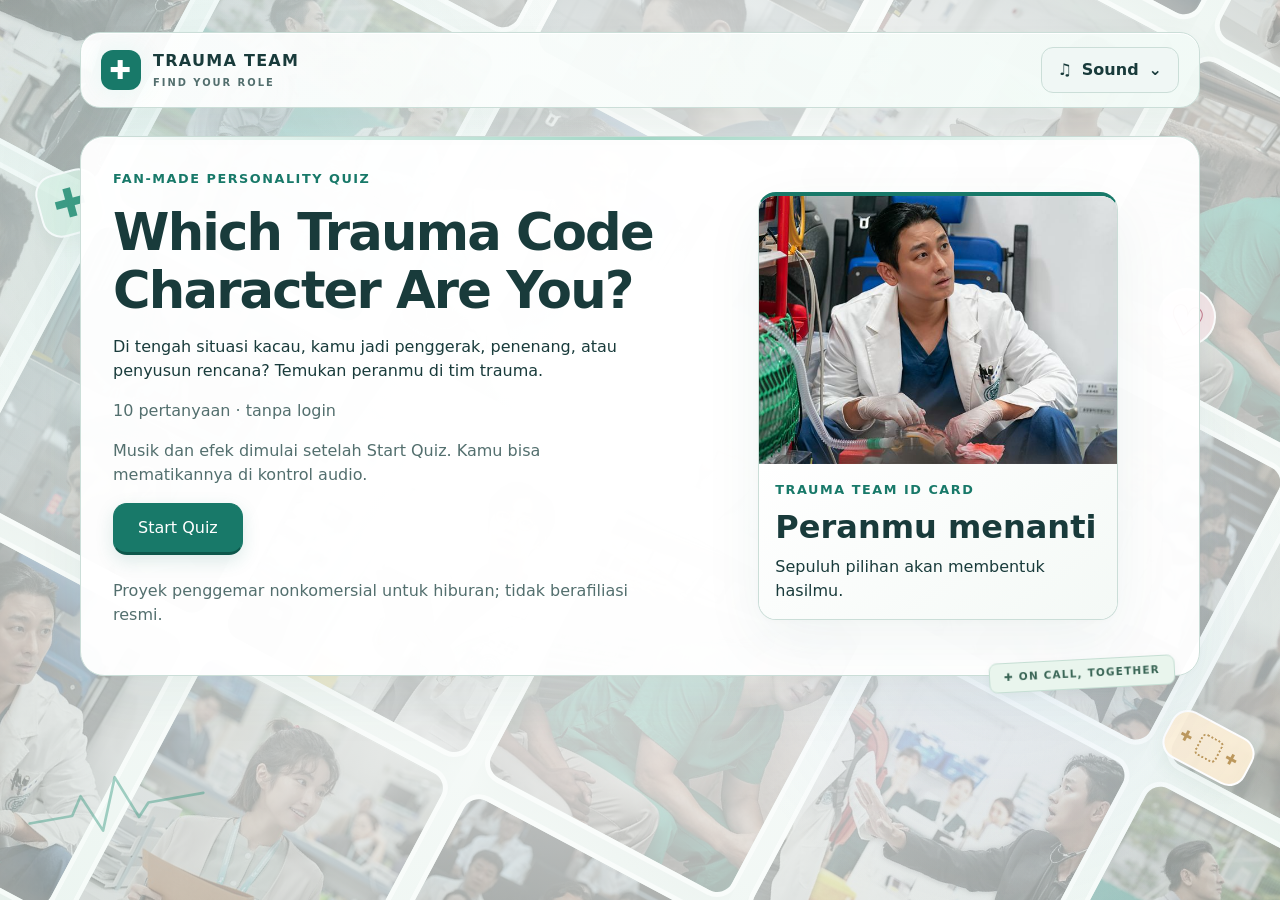
==== commit 5cc29cb8: "add design 1.0" ====
--- a/index.html
+++ b/index.html
@@ -63,6 +63,7 @@
       </div>
     </section>
     <section id="quiz-screen" class="panel quiz-layout" aria-labelledby="question-title" hidden>
+      <div class="question-atmosphere" aria-hidden="true"><span class="question-orb orb-one"></span><span class="question-orb orb-two"></span><span id="question-emblem" class="question-emblem">✚</span><span class="question-orbit"></span></div>
       <p class="eyebrow">TRAUMA TEAM / KUIS</p>
       <p id="progress-text">Pertanyaan 1/10</p>
       <progress id="question-progress" max="10" value="1" aria-valuemin="1" aria-label="Progres pertanyaan"></progress>
@@ -72,9 +73,27 @@
       <div id="answer-options" class="answers-grid" role="group" aria-labelledby="question-title"></div>
       <button id="back-button" type="button" class="button" hidden><span class="control-surface">Back</span></button>
     </section>
-    <section id="result-screen" class="panel" aria-labelledby="result-title" hidden>
+    <section id="letter-screen" class="panel letter-stage" aria-labelledby="letter-title" hidden>
+      <p class="eyebrow">TRAUMA TEAM POST OFFICE</p>
+      <h2 id="letter-title" tabindex="-1">Ada surat untukmu.</h2>
+      <p class="muted">Tim trauma sudah menemukan peranmu. Buka perlahan, ya.</p>
+      <button id="open-letter" class="envelope-button" type="button" aria-describedby="letter-instruction">
+        <span class="envelope-scene" aria-hidden="true">
+          <span class="envelope-back"></span>
+          <span class="envelope-paper"><span class="paper-cross">✚</span><span>TRAUMA TEAM</span><span class="paper-lines"></span><span class="paper-signature">A little note for you</span></span>
+          <span class="envelope-flap"></span><span class="envelope-front"></span>
+          <span class="envelope-address">UNTUK: KAMU<br><small>DARI: TIM TRAUMA</small></span>
+          <span class="envelope-seal">✚</span>
+        </span>
+        <span id="letter-action" class="letter-action">01 / Lepaskan segelnya</span>
+      </button>
+      <p id="letter-instruction" class="muted" role="status">Klik amplop untuk melepas segel. Langkah 1 dari 3.</p>
+      <div class="letter-steps" aria-hidden="true"><span>01 · Segel</span><span>02 · Buka</span><span>03 · Ambil</span></div>
+    </section>
+    <section id="result-screen" class="panel doctor-letter" aria-labelledby="result-title" hidden>
+      <div class="letterhead"><span class="letterhead-mark" aria-hidden="true">✚</span><div><strong>TRAUMA TEAM</strong><small>DEPARTEMEN HAL BAIK DALAM DIRIMU</small></div><span class="letterhead-rx" aria-hidden="true">℞</span></div>
       <p class="eyebrow">TRAUMA TEAM / HASIL</p>
-      <h2 id="result-title" tabindex="-1">Ini peranmu di tim trauma<span id="result-announced-name" class="sr-only"></span></h2>
+      <h2 id="result-title" tabindex="-1">Surat penugasan untukmu<span id="result-announced-name" class="sr-only"></span></h2>
       <div class="result-layout">
         <div id="result-card-wrapper" class="id-card-wrapper">
           <article id="result-card" class="id-card">
@@ -93,7 +112,7 @@
         </div>
         <div>
           <p id="result-description"></p>
-          <h3>Kekuatanmu</h3>
+          <h3>Bekal istimewamu</h3>
           <ul id="result-strengths"></ul>
           <h3>Kenapa kamu cocok?</h3>
           <ul id="result-reasons"></ul>
@@ -102,6 +121,7 @@
           <button id="restart-quiz" type="button" class="button button--primary"><span class="control-surface">Ulangi kuis</span></button>
         </div>
       </div>
+      <div class="letter-signoff"><span>Dengan hangat,<strong>Tim Trauma</strong></span><span class="letter-stamp">TEAM APPROVED<br><small>100% GOOD ENERGY</small></span></div>
       <p class="muted result-note">Proyek fan-made nonkomersial, tidak berafiliasi resmi. Untuk hiburan, bukan penilaian psikologis ilmiah atau diagnosis.</p>
     </section>
     <noscript>
--- a/css/style.css
+++ b/css/style.css
@@ -604,3 +604,130 @@
 @media (prefers-reduced-motion: reduce) {
   .wall-track { animation: none; }
 }
+
+/* Each question gets its own small medical desk vignette. */
+#quiz-screen {
+  --question-color: #187969;
+  --question-wash: #d7f1e5;
+  --question-entry: question-rise;
+  isolation: isolate;
+  border-bottom-width: 5px;
+  box-shadow: 0 24px 60px #225b4c14, 0 8px 0 -3px #e4efe9, 0 16px 0 -7px #d5e6dd;
+}
+#quiz-screen > :not(.question-atmosphere) { position: relative; z-index: 1; }
+.question-atmosphere { position: absolute; inset: 0; overflow: hidden; border-radius: inherit; pointer-events: none; z-index: 0; }
+.question-orb { position: absolute; border-radius: 50%; background: var(--question-wash); opacity: .55; }
+.orb-one { width: 180px; height: 180px; right: -65px; top: -60px; box-shadow: inset -12px -16px 22px #164e3610, inset 8px 8px 16px #fff9; }
+.orb-two { width: 110px; height: 110px; bottom: -65px; left: 10%; opacity: .4; }
+.question-emblem { position: absolute; top: 18px; right: 25px; display: grid; place-items: center; width: 48px; height: 48px; border: 2px solid #fff; border-radius: 16px; color: var(--question-color); background: var(--question-wash); font-size: 29px; box-shadow: 3px 5px 0 #225b4c12, inset 2px 2px 8px #fff; transform: rotate(10deg); }
+#quiz-screen .eyebrow, #quiz-screen .choice-key { color: var(--question-color); }
+#quiz-screen > .eyebrow:first-of-type { padding-right: 60px; }
+.question-enter #question-title, .question-enter #question-context { animation: var(--question-entry) 550ms cubic-bezier(.2,.7,.2,1) both; }
+.question-enter .answer-card .control-surface { animation: var(--question-entry) 600ms cubic-bezier(.2,.7,.2,1) both; }
+.question-enter .answer-card:nth-child(2) .control-surface { animation-delay: 65ms; }
+#quiz-screen .answer-card { border-bottom-width: 5px; background: linear-gradient(145deg, #fff, var(--question-wash)); box-shadow: 0 9px 18px #225b4c0b, inset 0 2px #fff; }
+#quiz-screen .answer-card[aria-pressed='true'] { border-color: var(--question-color); box-shadow: 0 0 0 2px var(--question-color), inset 0 2px 9px #225b4c13; }
+#quiz-screen[data-question='2'] { --question-color: #af5279; --question-wash: #fbe5ed; --question-entry: question-swing; }
+#quiz-screen[data-question='2'] .question-emblem { animation: vignette-heart 2.5s ease-in-out infinite; }
+#quiz-screen[data-question='3'] { --question-color: #7760af; --question-wash: #eee8fa; --question-entry: question-turn; }
+#quiz-screen[data-question='3'] .question-orbit { position: absolute; right: 11px; top: 5px; width: 76px; height: 76px; border: 1px dashed #ad98d7; border-radius: 50%; animation: vignette-orbit 18s linear infinite; }
+#quiz-screen[data-question='3'] .question-orbit::before { content: ''; position: absolute; width: 9px; height: 9px; top: -4px; left: 32px; border-radius: 50%; background: #b7a3df; }
+#quiz-screen[data-question='4'] { --question-color: #276fa3; --question-wash: #e2f1fc; --question-entry: question-focus; }
+#quiz-screen[data-question='4'] .orb-one { border-radius: 16px; animation: vignette-scan 5s ease-in-out infinite; }
+#quiz-screen[data-question='5'] { --question-color: #268074; --question-wash: #dff5ee; --question-entry: question-breathe; }
+#quiz-screen[data-question='5'] .orb-one { animation: vignette-heart 6s ease-in-out infinite; }
+#quiz-screen[data-question='6'] { --question-color: #9b6b25; --question-wash: #fcf0d9; --question-entry: question-slide; }
+#quiz-screen[data-question='6'] .question-emblem { animation: vignette-float 4s ease-in-out infinite; }
+#quiz-screen[data-question='7'] { --question-color: #b45e52; --question-wash: #fbe7df; --question-entry: question-bloom; }
+#quiz-screen[data-question='7'] .question-emblem { border-radius: 50%; animation: vignette-orbit 22s linear infinite; }
+#quiz-screen[data-question='8'] { --question-color: #957321; --question-wash: #fff3ca; --question-entry: question-sunrise; }
+#quiz-screen[data-question='8'] .orb-one { background: radial-gradient(circle, #ffedac, #fff8e4); animation: vignette-float 7s ease-in-out infinite; }
+#quiz-screen[data-question='9'] { --question-color: #6261b5; --question-wash: #e9e9ff; --question-entry: question-snap; }
+#quiz-screen[data-question='9'] .question-emblem { animation: vignette-spark 4s ease-in-out infinite; }
+#quiz-screen[data-question='10'] { --question-color: #187969; --question-wash: #dcefe3; --question-entry: question-unfold; }
+#quiz-screen[data-question='10'] .question-emblem { animation: envelope-jiggle 4s ease-in-out infinite; }
+@keyframes question-rise { from { opacity: 0; transform: translateY(18px); } to { opacity: 1; transform: none; } }
+@keyframes question-swing { from { opacity: 0; transform: rotate(-2deg) translateX(-10px); } to { opacity: 1; transform: none; } }
+@keyframes question-turn { from { opacity: 0; transform: perspective(700px) rotateY(-12deg); } to { opacity: 1; transform: none; } }
+@keyframes question-focus { from { opacity: 0; transform: scale(.96); filter: blur(3px); } to { opacity: 1; transform: none; filter: none; } }
+@keyframes question-breathe { from { opacity: 0; transform: scale(.97) translateY(8px); } to { opacity: 1; transform: none; } }
+@keyframes question-slide { from { opacity: 0; transform: translateX(22px); } to { opacity: 1; transform: none; } }
+@keyframes question-bloom { from { opacity: 0; transform: scale(.92) rotate(1deg); } to { opacity: 1; transform: none; } }
+@keyframes question-sunrise { from { opacity: 0; transform: translateY(22px) rotate(-1deg); } to { opacity: 1; transform: none; } }
+@keyframes question-snap { from { opacity: 0; transform: translateX(-14px) skewX(-3deg); } to { opacity: 1; transform: none; } }
+@keyframes question-unfold { from { opacity: 0; transform: perspective(600px) rotateX(-12deg); transform-origin: top; } to { opacity: 1; transform: none; } }
+@keyframes vignette-heart { 0%,100% { transform: rotate(10deg) scale(1); } 50% { transform: rotate(5deg) scale(1.08); } }
+@keyframes vignette-orbit { to { transform: rotate(360deg); } }
+@keyframes vignette-scan { 0%,100% { transform: translateY(-20px) rotate(12deg); } 50% { transform: translateY(65px) rotate(12deg); } }
+@keyframes vignette-float { 0%,100% { transform: translateY(0) rotate(8deg); } 50% { transform: translateY(-9px) rotate(14deg); } }
+@keyframes vignette-spark { 0%,80%,100% { transform: rotate(10deg); } 85% { transform: rotate(-7deg) scale(1.07); } 90% { transform: rotate(16deg); } }
+
+/* Three tactile steps: remove the seal, lift the flap, take the letter. */
+.letter-stage { text-align: center; max-width: 800px; margin-inline: auto; background: radial-gradient(ellipse at 50% 50%, #e9f5eb, #fffffff5 70%); }
+.letter-stage h2 { font-size: clamp(1.9rem, 5vw, 3rem); }
+.envelope-button { display: block; position: relative; width: 100%; padding: 110px 0 15px; border: 0; border-radius: 24px; background: transparent; color: var(--text-color); cursor: pointer; -webkit-tap-highlight-color: transparent; }
+.envelope-button:disabled { cursor: wait; }
+.envelope-scene { position: relative; display: block; width: min(340px, 88%); aspect-ratio: 1.55; margin: 0 auto 35px; perspective: 1000px; transform: rotate(-4deg); filter: drop-shadow(0 22px 20px #285a3d26); }
+.letter-stage[data-step='0'] .envelope-scene { animation: envelope-jiggle 4s ease-in-out infinite; }
+.envelope-back { position: absolute; inset: 0; border-radius: 12px; background: #a9c8b4; box-shadow: inset 0 2px 4px #3b705c22; }
+.envelope-paper { position: absolute; display: flex; align-items: center; flex-direction: column; gap: 12px; width: 87%; height: 92%; left: 6.5%; top: 4%; padding: 20px; border-radius: 6px; background: #fffdf7; color: #456c59; font-size: 10px; font-weight: 700; letter-spacing: .14em; box-shadow: 0 0 6px #245d3f18; z-index: 1; transition: transform 600ms cubic-bezier(.2,.8,.2,1); }
+.paper-cross { font-size: 27px; line-height: 1; }
+.paper-lines { display: block; width: 85%; height: 40px; background: repeating-linear-gradient(transparent 0 10px, #bbcec2 10px 11px); }
+.paper-signature { font-family: Georgia, serif; font-size: 11px; font-style: italic; letter-spacing: 0; }
+.envelope-flap { position: absolute; inset: 0; z-index: 4; background: linear-gradient(170deg, #d4e8d8, #b0cfbb); clip-path: polygon(0 0, 100% 0, 50% 60%); transform-origin: center top; backface-visibility: hidden; transition: transform 600ms ease, z-index 0ms 300ms; }
+.envelope-front { position: absolute; inset: 0; z-index: 3; border-radius: 0 0 12px 12px; background: linear-gradient(30deg, #c4ddcb, #e0eee0); clip-path: polygon(0 0, 50% 53%, 100% 0, 100% 100%, 0 100%); box-shadow: inset 0 -4px 0 #86ab9440; }
+.envelope-address { position: absolute; z-index: 5; left: 22px; bottom: 22px; text-align: left; font-size: 10px; font-weight: 800; letter-spacing: .15em; color: #416950; }
+.envelope-address small { font-size: 8px; font-weight: 500; }
+.envelope-seal { display: grid; place-items: center; position: absolute; z-index: 6; width: 58px; height: 58px; left: calc(50% - 29px); top: calc(48% - 29px); background: radial-gradient(circle at 35% 25%, #5aa985, #2b7156); border: 4px double #83b99b; border-radius: 50%; color: #edf7e9; font-size: 27px; box-shadow: 0 5px 0 #22533e, 0 8px 12px #24583e33; transition: opacity 300ms, transform 500ms cubic-bezier(.4,0,.2,1); }
+.letter-action { display: inline-block; padding: 12px 20px; border-radius: 24px; background: #e5f1e8; border: 1px solid #c4ddca; font-weight: 700; }
+.letter-steps { display: flex; justify-content: center; gap: 20px; padding: 15px 0 5px; color: #698675; font-size: .75rem; }
+.letter-stage[data-step='1'] .envelope-seal, .letter-stage[data-step='2'] .envelope-seal, .letter-stage[data-step='3'] .envelope-seal { transform: translate(65px, 65px) rotate(50deg) scale(.6); opacity: 0; }
+.letter-stage[data-step='2'] .envelope-flap, .letter-stage[data-step='3'] .envelope-flap { transform: rotateX(180deg); z-index: 0; backface-visibility: visible; }
+.letter-stage[data-step='2'] .envelope-paper { transform: translateY(-22px); }
+.letter-stage[data-step='3'] .envelope-paper { animation: letter-extract 1100ms cubic-bezier(.3,.7,.2,1) both; }
+.letter-stage[data-step='3'] .envelope-scene { transition: transform 900ms; transform: rotate(2deg) translateY(30px); }
+@keyframes envelope-jiggle { 0%,65%,100% { transform: rotate(-4deg); } 70% { transform: rotate(-7deg) translateY(-4px); } 76% { transform: rotate(1deg); } 82% { transform: rotate(-5deg); } 88% { transform: rotate(-3deg); } }
+@keyframes letter-extract { 0% { transform: translateY(-22px); } 65% { transform: translateY(-170px) rotate(5deg) scale(1.05); opacity: 1; } 100% { transform: translateY(-190px) rotate(0deg) scale(1.15); opacity: 0; } }
+
+/* The revealed result is a keepsake letter with a clinic-inspired letterhead. */
+#result-screen.doctor-letter { max-width: 980px; margin-inline: auto; border-radius: 6px 24px 6px 6px; border: 1px solid #d7dfd6; border-bottom: 5px solid #d5dfd2; background: repeating-linear-gradient(0deg, #c0bfa403 0 1px, transparent 1px 4px), #fffef9; box-shadow: 0 30px 70px #2d593e1a, 5px 8px 0 -2px #eef1e9, 10px 16px 0 -5px #dbe4d8; }
+.letterhead { display: flex; align-items: center; gap: 14px; padding-bottom: 22px; margin-bottom: 26px; border-bottom: 3px double #b9ccc0; color: #456552; }
+.letterhead-mark { display: grid; place-items: center; width: 48px; height: 48px; border: 1px solid #aac5b2; border-radius: 50%; font-size: 28px; background: #eef5ec; }
+.letterhead strong { display: block; letter-spacing: .14em; font-size: 1.05rem; }
+.letterhead small { display: block; font-size: .6rem; letter-spacing: .12em; margin-top: 4px; }
+.letterhead-rx { font-family: Georgia, serif; margin-left: auto; font-size: 42px; color: #91aa98; }
+.doctor-letter .result-layout { align-items: start; }
+.doctor-letter .id-card-wrapper { transform: rotate(-2deg); }
+.doctor-letter .id-card { border-radius: 6px; border: 7px solid #fff; border-bottom-width: 16px; outline: 1px solid #d5dfd5; box-shadow: 0 8px 20px #31513818; }
+.doctor-letter .id-card-body { background: #fff; }
+.doctor-letter .id-card-media { border-radius: 0; }
+.doctor-letter h3 { font-size: 1.05rem; }
+.letter-signoff { display: flex; justify-content: space-between; align-items: center; gap: 20px; margin-top: 35px; padding-top: 20px; border-top: 1px dashed #c8d5c9; font-family: Georgia, serif; font-style: italic; color: #5c7864; }
+.letter-signoff strong { display: block; margin-top: 7px; font-size: 1.4rem; }
+.letter-stamp { display: inline-block; text-align: center; padding: 9px 14px; border: 3px double var(--accent-color); border-radius: 6px; color: var(--accent-color); transform: rotate(-9deg); font-family: inherit; font-style: normal; font-size: .75rem; letter-spacing: .07em; opacity: .75; }
+.letter-stamp small { font-size: .55rem; }
+#result-screen.is-revealing { animation: result-letter-arrive 600ms ease-out both; }
+@keyframes result-letter-arrive { from { opacity: 0; transform: translateY(28px) rotate(1deg); } to { opacity: 1; transform: none; } }
+@media (max-width: 480px) {
+  .question-emblem { width: 38px; height: 38px; top: 14px; right: 16px; font-size: 23px; }
+  .envelope-button { padding-top: 85px; }
+  .envelope-paper { gap: 8px; padding: 15px; }
+  .envelope-seal { width: 48px; height: 48px; left: calc(50% - 24px); top: calc(48% - 24px); font-size: 22px; }
+  .envelope-address { bottom: 14px; left: 16px; }
+  .letter-steps { gap: 14px; font-size: .65rem; }
+  .letterhead { gap: 9px; }
+  .letterhead strong { font-size: .85rem; }
+  .letterhead small { font-size: .48rem; }
+  .letterhead-mark { flex-shrink: 0; width: 36px; height: 36px; font-size: 23px; }
+  .letterhead-rx { font-size: 32px; }
+  .letter-stamp { padding: 7px; font-size: .6rem; }
+}
+@media (prefers-reduced-motion: reduce) {
+  .question-enter #question-title, .question-enter #question-context,
+  .question-enter .answer-card .control-surface,
+  #quiz-screen .question-emblem, #quiz-screen .question-orbit, #quiz-screen .question-orb,
+  .letter-stage[data-step] .envelope-scene, .letter-stage[data-step] .envelope-paper,
+  #result-screen.is-revealing { animation: none; }
+  .envelope-seal, .envelope-flap, .envelope-paper, .letter-stage[data-step='3'] .envelope-scene { transition: none; }
+  .letter-stage[data-step='3'] .envelope-paper { transform: translateY(-80px); opacity: 0; }
+}
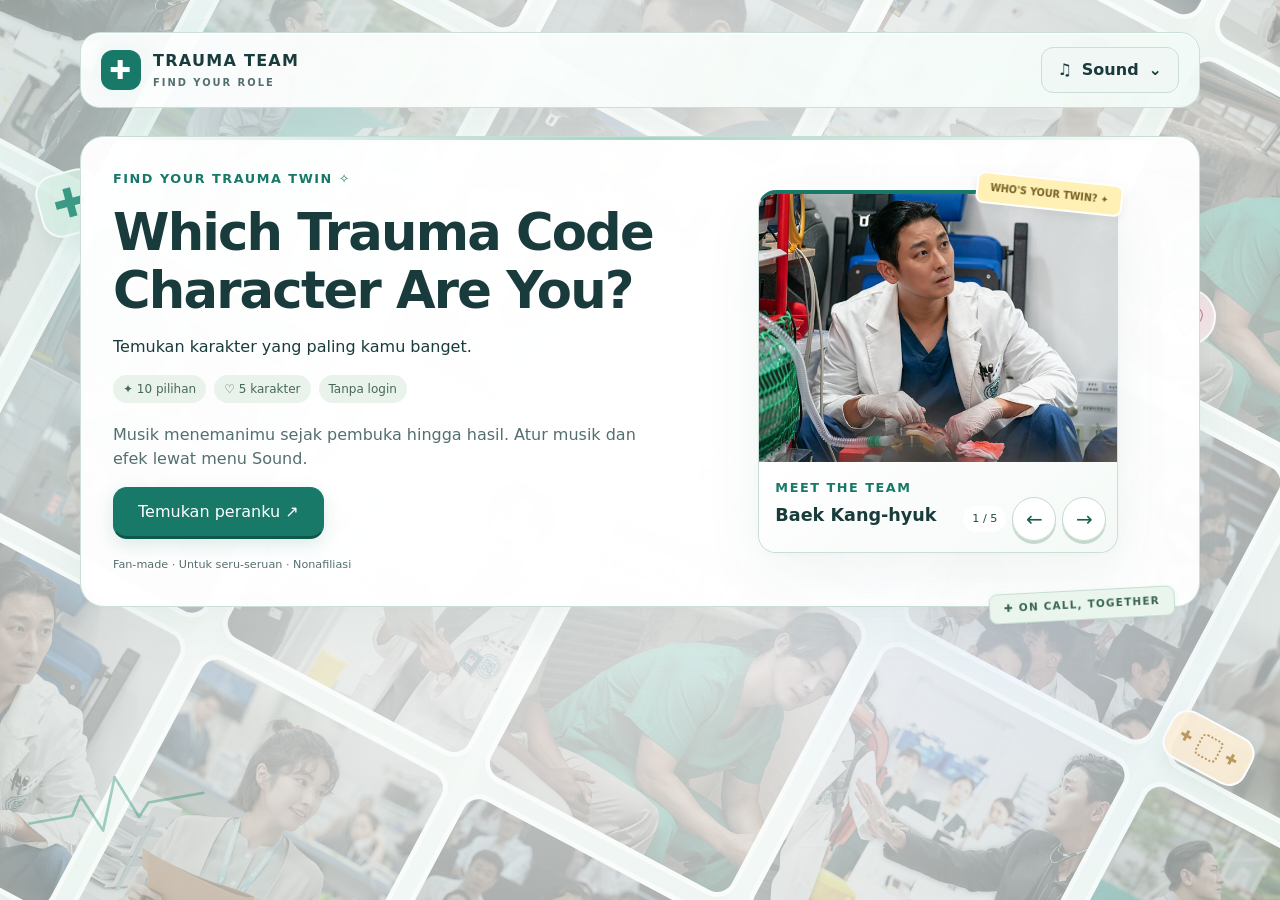
==== commit 3c93cac0: "add something" ====
--- a/index.html
+++ b/index.html
@@ -34,7 +34,8 @@
         <button id="music-toggle" type="button" class="button" aria-pressed="true" aria-describedby="music-status">Musik: Aktif</button>
         <label for="music-volume">Volume musik <output id="music-volume-value" for="music-volume">12%</output></label>
         <input id="music-volume" type="range" min="0" max="100" step="1" value="12">
-        <p id="music-status" class="muted">Musik mulai setelah Start Quiz.</p>
+        <p id="music-status" class="muted">Musik bisa dinyalakan sejak halaman pembuka.</p>
+        <p id="music-track" class="muted">Lagu: Breathe Again — Celestial Scribbles</p>
       </div>
       <div class="audio-channel">
         <button id="effects-toggle" type="button" class="button" aria-pressed="true" aria-describedby="effects-status">Efek: Aktif</button>
@@ -46,20 +47,22 @@
       </details>
     </header>
     <section id="landing-screen" class="panel split-layout" aria-labelledby="project-title">
-      <div>
-        <p class="eyebrow">FAN-MADE PERSONALITY QUIZ</p>
-        <h1 id="project-title">Which Trauma Code Character Are You?</h1>
-        <p>Di tengah situasi kacau, kamu jadi penggerak, penenang, atau penyusun rencana? Temukan peranmu di tim trauma.</p>
-        <p class="muted">10 pertanyaan · tanpa login</p>
-        <p id="audio-start-hint" class="muted">Musik dan efek dimulai setelah Start Quiz. Kamu bisa mematikannya di kontrol audio.</p>
-        <button id="start-quiz" type="button" class="button button--primary" aria-describedby="audio-start-hint" hidden><span class="control-surface">Start Quiz</span></button>
-        <p class="muted" style="margin-top:24px">Proyek penggemar nonkomersial untuk hiburan; tidak berafiliasi resmi.</p>
+      <div class="hero-copy">
+        <p class="eyebrow hero-eyebrow">FIND YOUR TRAUMA TWIN ✧</p>
+        <h1 id="project-title"><span class="desktop-title">Which Trauma Code Character Are You?</span><span class="mobile-title">Kamu siapa<br>di tim <em>trauma?</em></span></h1>
+        <p class="hero-lead">Temukan karakter yang paling kamu banget.</p>
+        <div class="hero-tags"><span>✦ 10 pilihan</span><span>♡ 5 karakter</span><span>Tanpa login</span></div>
+        <p id="audio-start-hint" class="muted">Musik menemanimu sejak pembuka hingga hasil. Atur musik dan efek lewat menu Sound.</p>
+        <button id="start-quiz" type="button" class="button button--primary" aria-describedby="audio-start-hint" hidden><span class="control-surface">Temukan peranku <span aria-hidden="true">↗</span></span></button>
+        <p class="muted hero-foot">Fan-made · Untuk seru-seruan · Nonafiliasi</p>
       </div>
-      <div id="landing-card-wrapper" class="id-card-wrapper" aria-hidden="true">
+      <div id="landing-card-wrapper" class="id-card-wrapper hero-cast">
         <div class="id-card">
           <div class="id-card-media"><img class="landing-photo" src="assets/images/baek-kang-hyuk.jpg" alt="" width="720" height="480"></div>
-          <div class="id-card-body"><p class="eyebrow">TRAUMA TEAM ID CARD</p><h2>Peranmu menanti</h2><p>Sepuluh pilihan akan membentuk hasilmu.</p></div>
+          <div class="id-card-body"><p class="eyebrow">MEET THE TEAM</p><h2 id="landing-character-name">Baek Kang-hyuk</h2></div>
         </div>
+        <div class="cast-navigation"><span id="landing-carousel-position" class="cast-position" aria-live="polite">1 / 5</span><button id="cast-previous" type="button" aria-label="Lihat karakter sebelumnya">←</button><button id="cast-next" type="button" aria-label="Lihat karakter berikutnya">→</button></div>
+        <span class="cast-sticker" aria-hidden="true">WHO'S YOUR TWIN? ✦</span>
       </div>
     </section>
     <section id="quiz-screen" class="panel quiz-layout" aria-labelledby="question-title" hidden>
@@ -69,7 +72,7 @@
       <progress id="question-progress" max="10" value="1" aria-valuemin="1" aria-label="Progres pertanyaan"></progress>
       <p id="question-context" class="eyebrow"></p>
       <h2 id="question-title" tabindex="-1"></h2>
-      <p class="muted">Pilih jawaban untuk lanjut otomatis. Gunakan Back untuk mengubah jawaban.</p>
+      <p class="muted quiz-hint">Pilih yang paling kamu. Tap untuk lanjut ↗</p>
       <div id="answer-options" class="answers-grid" role="group" aria-labelledby="question-title"></div>
       <button id="back-button" type="button" class="button" hidden><span class="control-surface">Back</span></button>
     </section>
@@ -110,13 +113,16 @@
             </div>
           </article>
         </div>
-        <div>
+        <div class="result-copy">
+          <details class="result-more">
+            <summary>Kenali peranmu <span aria-hidden="true">＋</span></summary>
           <p id="result-description"></p>
           <h3>Bekal istimewamu</h3>
           <ul id="result-strengths"></ul>
           <h3>Kenapa kamu cocok?</h3>
           <ul id="result-reasons"></ul>
           <p id="result-message"></p>
+          </details>
           <p id="result-motif" hidden aria-hidden="true"></p>
           <button id="restart-quiz" type="button" class="button button--primary"><span class="control-surface">Ulangi kuis</span></button>
         </div>
--- a/css/style.css
+++ b/css/style.css
@@ -731,3 +731,92 @@
   .envelope-seal, .envelope-flap, .envelope-paper, .letter-stage[data-step='3'] .envelope-scene { transition: none; }
   .letter-stage[data-step='3'] .envelope-paper { transform: translateY(-80px); opacity: 0; }
 }
+
+/* Compact, touch-first layout: a cast card, one clear action, details on demand. */
+.mobile-title { display: none; }
+.hero-tags { display: flex; flex-wrap: wrap; gap: 8px; margin-bottom: 20px; }
+.hero-tags span { padding: 5px 10px; border-radius: 20px; background: #e9f3ec; color: #476955; font-size: .75rem; }
+.hero-foot { margin: 18px 0 0; font-size: .7rem; }
+.hero-cast { position: relative; touch-action: pan-y; }
+.cast-navigation { position: absolute; z-index: 3; right: 12px; bottom: 12px; display: flex; gap: 6px; align-items: center; }
+.cast-navigation button { display: grid; place-items: center; min-width: 44px; min-height: 44px; border: 1px solid #c4d9ce; border-radius: 50%; color: #175f50; background: #ffffffed; cursor: pointer; font-size: 20px; box-shadow: 0 3px 0 #c4d9ce; }
+.cast-navigation button:active { box-shadow: none; transform: translateY(2px); }
+.cast-position { padding: 5px 9px; border-radius: 20px; color: #214d3a; background: #ffffffe6; font-size: .7rem; }
+.hero-cast .id-card-body { padding-right: 150px; min-height: 90px; }
+.hero-cast .id-card-body h2 { font-size: 1.1rem; }
+.cast-sticker { position: absolute; z-index: 2; top: -12px; right: -5px; padding: 7px 12px; border: 2px solid #fff; border-radius: 8px; color: #756124; background: #fff0b6; font-size: .6rem; font-weight: 800; transform: rotate(6deg); box-shadow: 0 4px 10px #4b4b1915; }
+.result-more summary { display: flex; justify-content: space-between; align-items: center; min-height: 52px; padding: 12px 0; color: var(--accent-color); font-weight: 700; cursor: pointer; list-style: none; }
+.result-more summary::-webkit-details-marker { display: none; }
+.result-more[open] summary { margin-bottom: 12px; }
+.result-more[open] summary span { transform: rotate(45deg); }
+.result-more { margin-bottom: 16px; }
+@media (min-width: 768px) {
+  .result-more summary { display: none; }
+}
+@media (max-width: 767px) {
+  .site-shell { padding: max(12px, env(safe-area-inset-top)) 14px max(24px, env(safe-area-inset-bottom)); }
+  .site-header { padding: 10px 12px; border-radius: 20px; margin-bottom: 14px; }
+  .brand-mark { width: 32px; height: 34px; }
+  .brand small { font-size: .5rem; }
+  .panel { border-radius: 24px; }
+  #landing-screen { display: grid; grid-template-columns: minmax(0, 1fr); gap: 12px; padding: 24px 20px 20px; text-align: center; }
+  .hero-copy { display: contents; }
+  .hero-eyebrow { grid-row: 1; font-size: .6rem; letter-spacing: .15em; margin: 0; }
+  #project-title { grid-row: 2; margin: 0; font-size: clamp(1.9rem, 8.5vw, 2.8rem); line-height: 1.08; }
+  .desktop-title { display: none; }
+  .mobile-title { display: inline; }
+  .mobile-title em { color: #187969; font-family: Georgia, serif; }
+  .hero-lead { grid-row: 3; margin: 0; font-size: .85rem; color: var(--muted-color); }
+  .hero-tags { grid-row: 4; justify-content: center; gap: 5px; margin: 0 0 5px; }
+  .hero-tags span { font-size: .65rem; padding: 4px 8px; }
+  #audio-start-hint { display: none; }
+  #landing-card-wrapper { grid-row: 5; max-width: 400px; margin-block: 2px 4px; }
+  #landing-card-wrapper .id-card { border-radius: 20px; border: 4px solid #fff; outline: 1px solid #d7e6db; box-shadow: 0 10px 24px #2359411c; }
+  #landing-card-wrapper .id-card-media { height: clamp(150px, 25svh, 205px); aspect-ratio: auto; border-radius: 15px 15px 0 0; }
+  #landing-card-wrapper .landing-photo { object-position: 50% 30%; }
+  #landing-card-wrapper .id-card-body { min-height: 44px; padding: 11px 130px 9px 12px; text-align: left; }
+  #landing-card-wrapper .id-card-body .eyebrow { display: none; }
+  #landing-character-name { font-size: .85rem; margin: 0; }
+  .cast-navigation { bottom: 7px; right: 8px; gap: 4px; }
+  .cast-position { font-size: .6rem; padding: 4px; }
+  .cast-navigation button { min-width: 44px; min-height: 44px; }
+  #start-quiz { grid-row: 6; width: 100%; min-height: 54px; font-size: 1rem; border-radius: 17px; }
+  #start-quiz .control-surface { display: flex; width: 100%; align-items: center; justify-content: center; gap: 24px; }
+  #start-quiz .control-surface > span { font-size: 1.4rem; }
+  .hero-foot { grid-row: 7; margin: 0; font-size: .58rem; }
+  #landing-screen::after { display: none; }
+  .medical-stickers { opacity: .6; }
+  #quiz-screen { padding: 22px 18px; }
+  #quiz-screen > .eyebrow:first-of-type { font-size: .65rem; margin-bottom: 12px; }
+  #progress-text { font-size: .75rem; margin-bottom: 8px; }
+  #question-progress { height: 7px; margin-bottom: 20px; }
+  #question-context { font-size: .7rem; margin-bottom: 10px; }
+  #question-title { font-size: clamp(1.2rem, 5.4vw, 1.55rem); line-height: 1.3; margin-bottom: 12px; }
+  .quiz-hint { font-size: .75rem; margin-bottom: 14px; }
+  .answers-grid { grid-template-columns: minmax(0, 1fr); gap: 12px; margin-block: 16px; }
+  #quiz-screen .answer-card { min-height: 86px; padding: 16px 14px; border-radius: 18px; }
+  .answer-card .control-surface { display: grid; grid-template-columns: 32px minmax(0, 1fr); gap: 12px; align-items: center; width: 100%; font-size: .9rem; line-height: 1.45; }
+  .choice-key { margin: 0; }
+  .choice-state { grid-column: 2; margin-top: 0; font-size: .75rem; }
+  #back-button { min-height: 44px; padding: 10px 16px; font-size: .8rem; }
+  .letter-stage { padding: 25px 18px 18px; }
+  .letter-stage > .eyebrow { font-size: .6rem; }
+  .letter-stage > .muted { font-size: .8rem; }
+  #letter-title { font-size: 1.8rem; }
+  #result-screen.doctor-letter { padding: 22px 18px; }
+  .letterhead { padding-bottom: 14px; margin-bottom: 18px; }
+  #result-screen > .eyebrow { display: none; }
+  #result-title { font-size: 1.45rem; margin-bottom: 18px; }
+  .doctor-letter .result-layout { gap: 18px; }
+  .doctor-letter .id-card-wrapper { max-width: 300px; transform: rotate(-1deg); }
+  .doctor-letter .result-media { aspect-ratio: 1.65; }
+  .doctor-letter .id-card-body .eyebrow { font-size: .6rem; }
+  .doctor-letter .id-card-body h3 { font-size: 1.2rem; }
+  .doctor-letter .id-card-body p { font-size: .8rem; }
+  .doctor-letter .id-card-body > .muted:last-child { display: none; }
+  .result-more { border-top: 1px solid #d7e3d8; border-bottom: 1px solid #d7e3d8; }
+  .result-more p, .result-more li { font-size: .875rem; }
+  #restart-quiz { width: 100%; min-height: 52px; }
+  .letter-signoff { margin-top: 20px; padding-top: 16px; }
+  .result-note { font-size: .65rem; margin-top: 20px; padding-top: 14px; }
+}
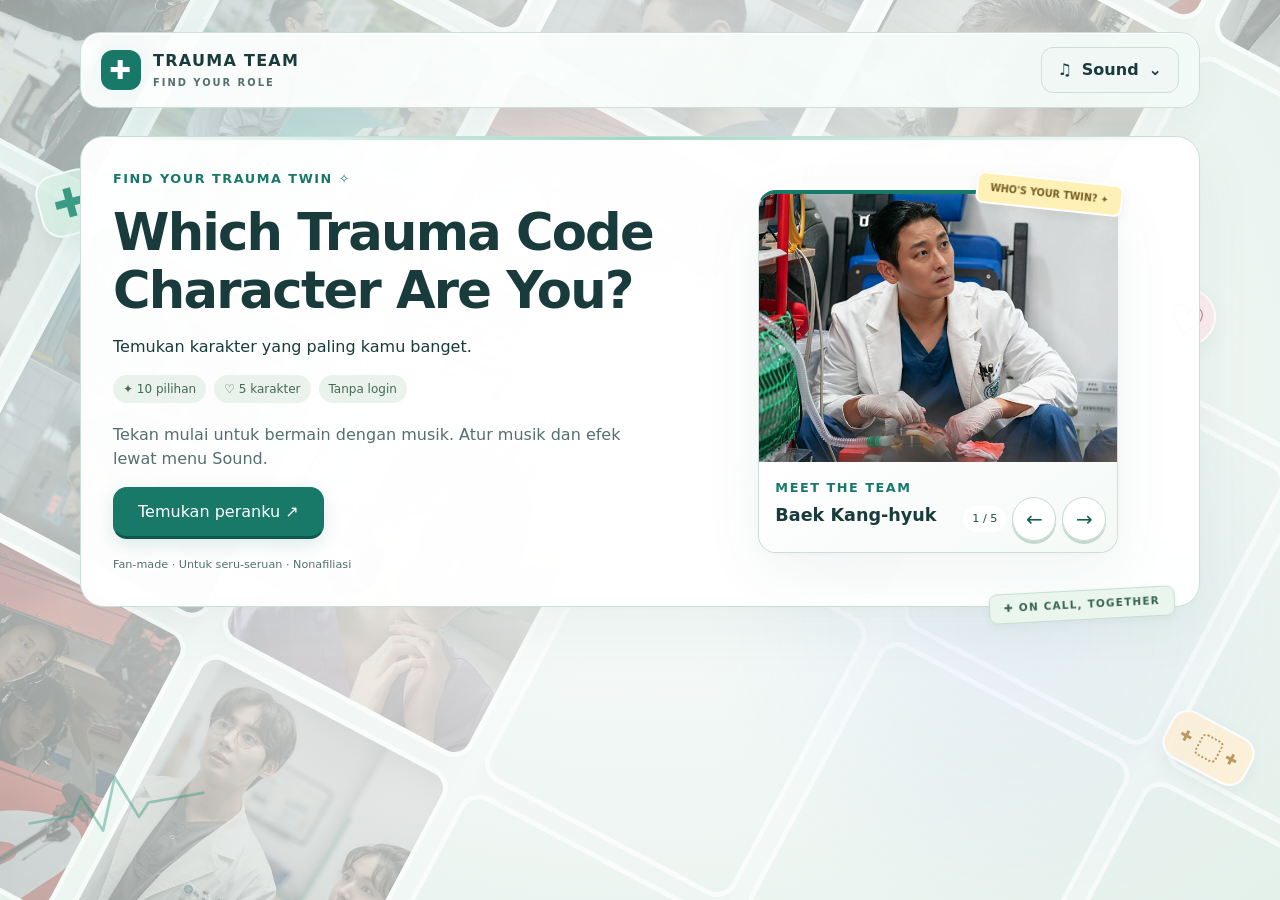
==== commit 2e19d119: "Final" ====
--- a/index.html
+++ b/index.html
@@ -34,7 +34,7 @@
         <button id="music-toggle" type="button" class="button" aria-pressed="true" aria-describedby="music-status">Musik: Aktif</button>
         <label for="music-volume">Volume musik <output id="music-volume-value" for="music-volume">12%</output></label>
         <input id="music-volume" type="range" min="0" max="100" step="1" value="12">
-        <p id="music-status" class="muted">Musik bisa dinyalakan sejak halaman pembuka.</p>
+        <p id="music-status" class="muted">Musik dimulai saat kuis dimulai.</p>
         <p id="music-track" class="muted">Lagu: Breathe Again — Celestial Scribbles</p>
       </div>
       <div class="audio-channel">
@@ -52,7 +52,7 @@
         <h1 id="project-title"><span class="desktop-title">Which Trauma Code Character Are You?</span><span class="mobile-title">Kamu siapa<br>di tim <em>trauma?</em></span></h1>
         <p class="hero-lead">Temukan karakter yang paling kamu banget.</p>
         <div class="hero-tags"><span>✦ 10 pilihan</span><span>♡ 5 karakter</span><span>Tanpa login</span></div>
-        <p id="audio-start-hint" class="muted">Musik menemanimu sejak pembuka hingga hasil. Atur musik dan efek lewat menu Sound.</p>
+        <p id="audio-start-hint" class="muted">Tekan mulai untuk bermain dengan musik. Atur musik dan efek lewat menu Sound.</p>
         <button id="start-quiz" type="button" class="button button--primary" aria-describedby="audio-start-hint" hidden><span class="control-surface">Temukan peranku <span aria-hidden="true">↗</span></span></button>
         <p class="muted hero-foot">Fan-made · Untuk seru-seruan · Nonafiliasi</p>
       </div>
--- a/css/style.css
+++ b/css/style.css
@@ -734,6 +734,46 @@
 
 /* Compact, touch-first layout: a cast card, one clear action, details on demand. */
 .mobile-title { display: none; }
+.motion-surface {
+  transition: box-shadow 240ms ease, border-color 220ms ease, background-color 220ms ease,
+    color 180ms ease, translate 220ms cubic-bezier(.2,.7,.2,1), scale 180ms ease;
+}
+button.motion-surface, summary.motion-surface { -webkit-tap-highlight-color: transparent; }
+button.motion-surface:active:not(:disabled), summary.motion-surface:active { scale: .97; translate: 0 1px; }
+.motion-surface:focus-visible { box-shadow: 0 0 0 5px #18796918; }
+.screen-enter { animation: surface-arrive 380ms ease-out both; }
+@keyframes surface-arrive { from { opacity: 0; } to { opacity: 1; } }
+.brand-mark, .sound-chevron, .result-more summary span, .letterhead-mark { transition: transform 240ms cubic-bezier(.2,.7,.2,1), box-shadow 240ms ease; }
+.hero-tags span, .letter-stamp { transition: translate 250ms ease, box-shadow 250ms ease; }
+.sound-menu[open] .audio-controls { animation: menu-arrive 230ms ease-out both; }
+.result-more[open] > :not(summary) { animation: surface-arrive 260ms ease-out both; }
+@keyframes menu-arrive { from { opacity: 0; translate: 0 -7px; } to { opacity: 1; translate: 0 0; } }
+.audio-channel input { transition: filter 200ms ease; }
+.audio-channel input:focus-visible { filter: drop-shadow(0 0 5px #18796925); }
+@media (hover: hover) and (pointer: fine) {
+  button.motion-surface:hover:not(:disabled), summary.motion-surface:hover {
+    translate: 0 -3px;
+    border-color: var(--accent-color);
+    box-shadow: 0 10px 24px #21594d1c, inset 0 1px 0 #ffffffa0;
+    background-image: radial-gradient(circle at var(--hover-x, 50%) var(--hover-y, 50%), #ffffff45, transparent 75%);
+  }
+  section.panel:hover { border-color: #9fc9b6; box-shadow: 0 26px 65px #21594d1c, inset 0 1px #fff; }
+  .site-header:hover { box-shadow: 0 12px 32px #21594d16; border-color: #a8cdbb; }
+  .brand:hover .brand-mark { transform: rotate(-8deg) scale(1.06); box-shadow: 0 6px 18px #18796926; }
+  .hero-tags span:hover { translate: 0 -3px; box-shadow: 0 5px 12px #21594d12; }
+  .letter-stamp:hover { translate: 0 -3px; box-shadow: 0 6px 16px #21594d16; }
+  .letterhead:hover .letterhead-mark { transform: rotate(8deg); }
+  .envelope-button.motion-surface:hover:not(:disabled) { box-shadow: none; background-image: none; }
+}
+@media (prefers-reduced-motion: reduce) {
+  .motion-surface, .brand-mark, .sound-chevron, .result-more summary span,
+  .letterhead-mark, .hero-tags span, .letter-stamp, .audio-channel input { transition: none; }
+  .screen-enter, .sound-menu[open] .audio-controls, .result-more[open] > :not(summary) { animation: none; }
+  button.motion-surface:hover:not(:disabled), summary.motion-surface:hover,
+  button.motion-surface:active:not(:disabled), summary.motion-surface:active,
+  .hero-tags span:hover, .letter-stamp:hover { translate: none; scale: none; }
+  .brand:hover .brand-mark, .letterhead:hover .letterhead-mark { transform: none; }
+}
 .hero-tags { display: flex; flex-wrap: wrap; gap: 8px; margin-bottom: 20px; }
 .hero-tags span { padding: 5px 10px; border-radius: 20px; background: #e9f3ec; color: #476955; font-size: .75rem; }
 .hero-foot { margin: 18px 0 0; font-size: .7rem; }
